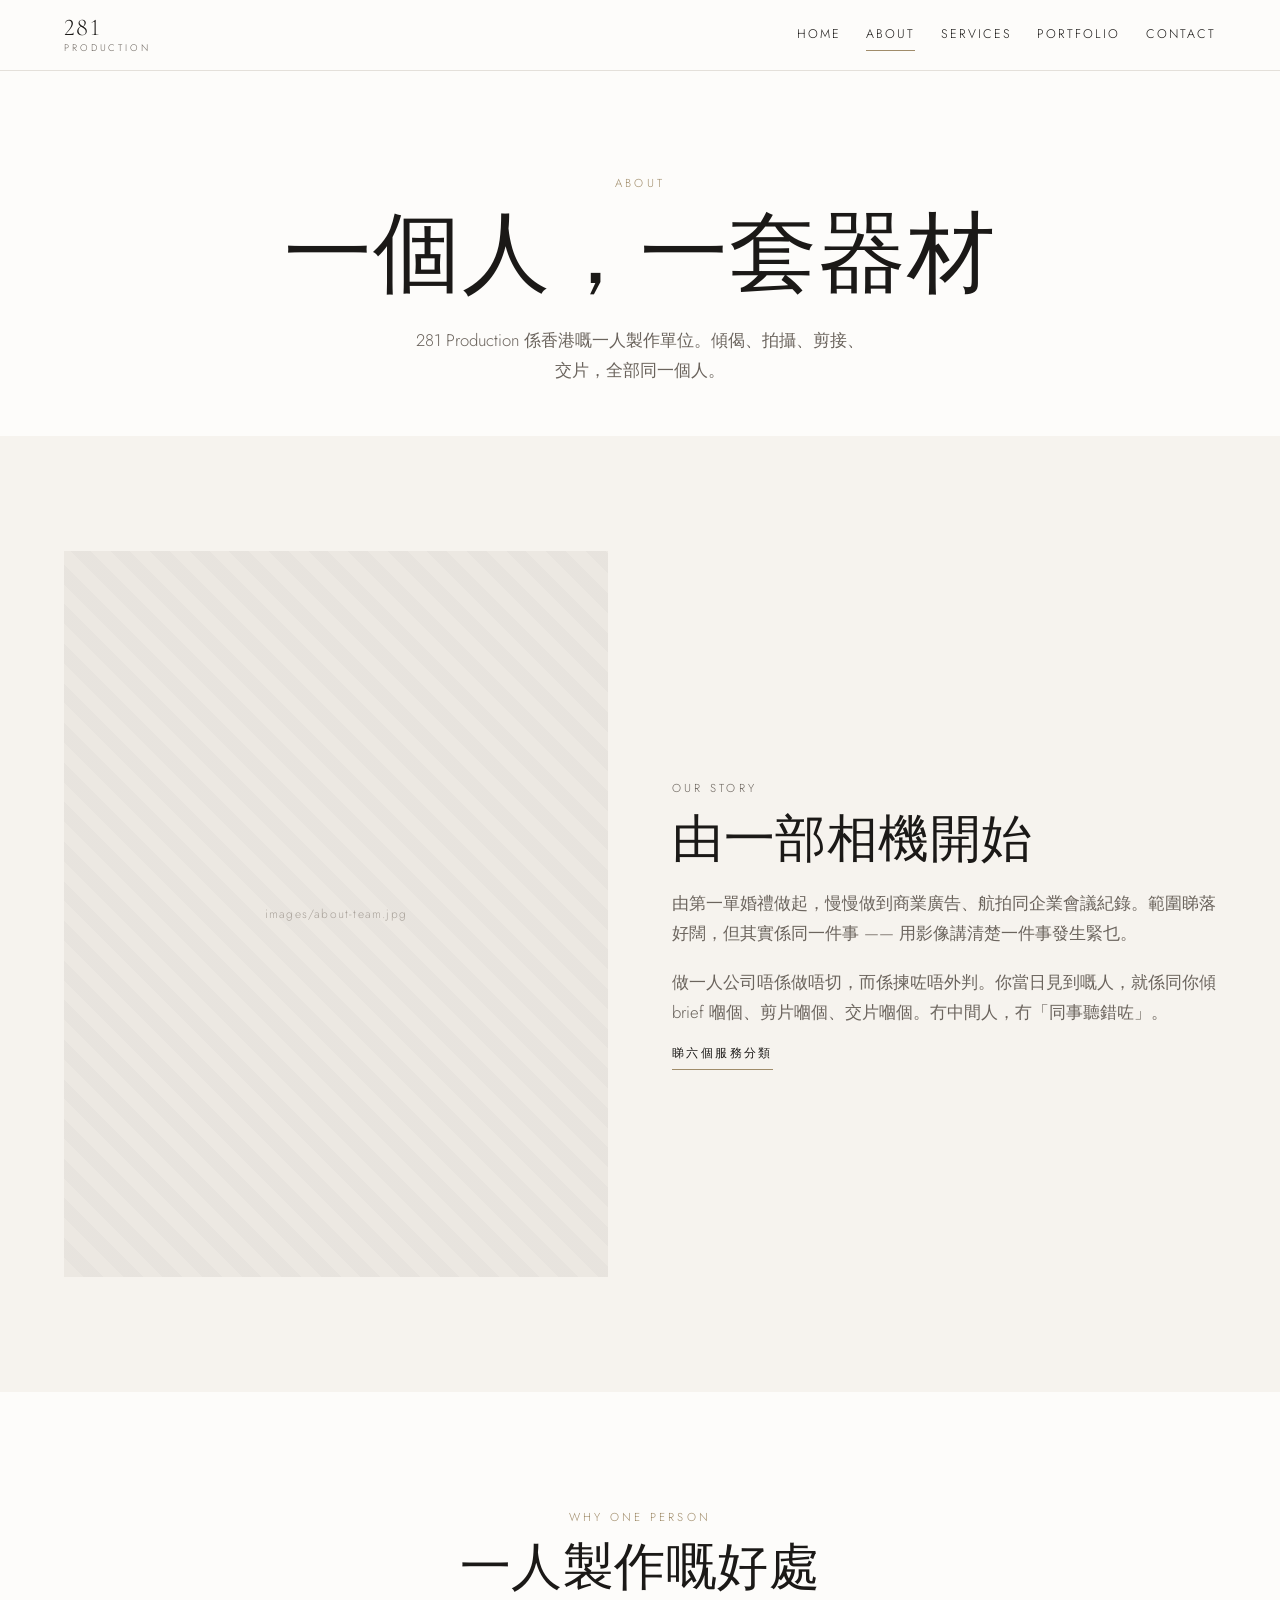
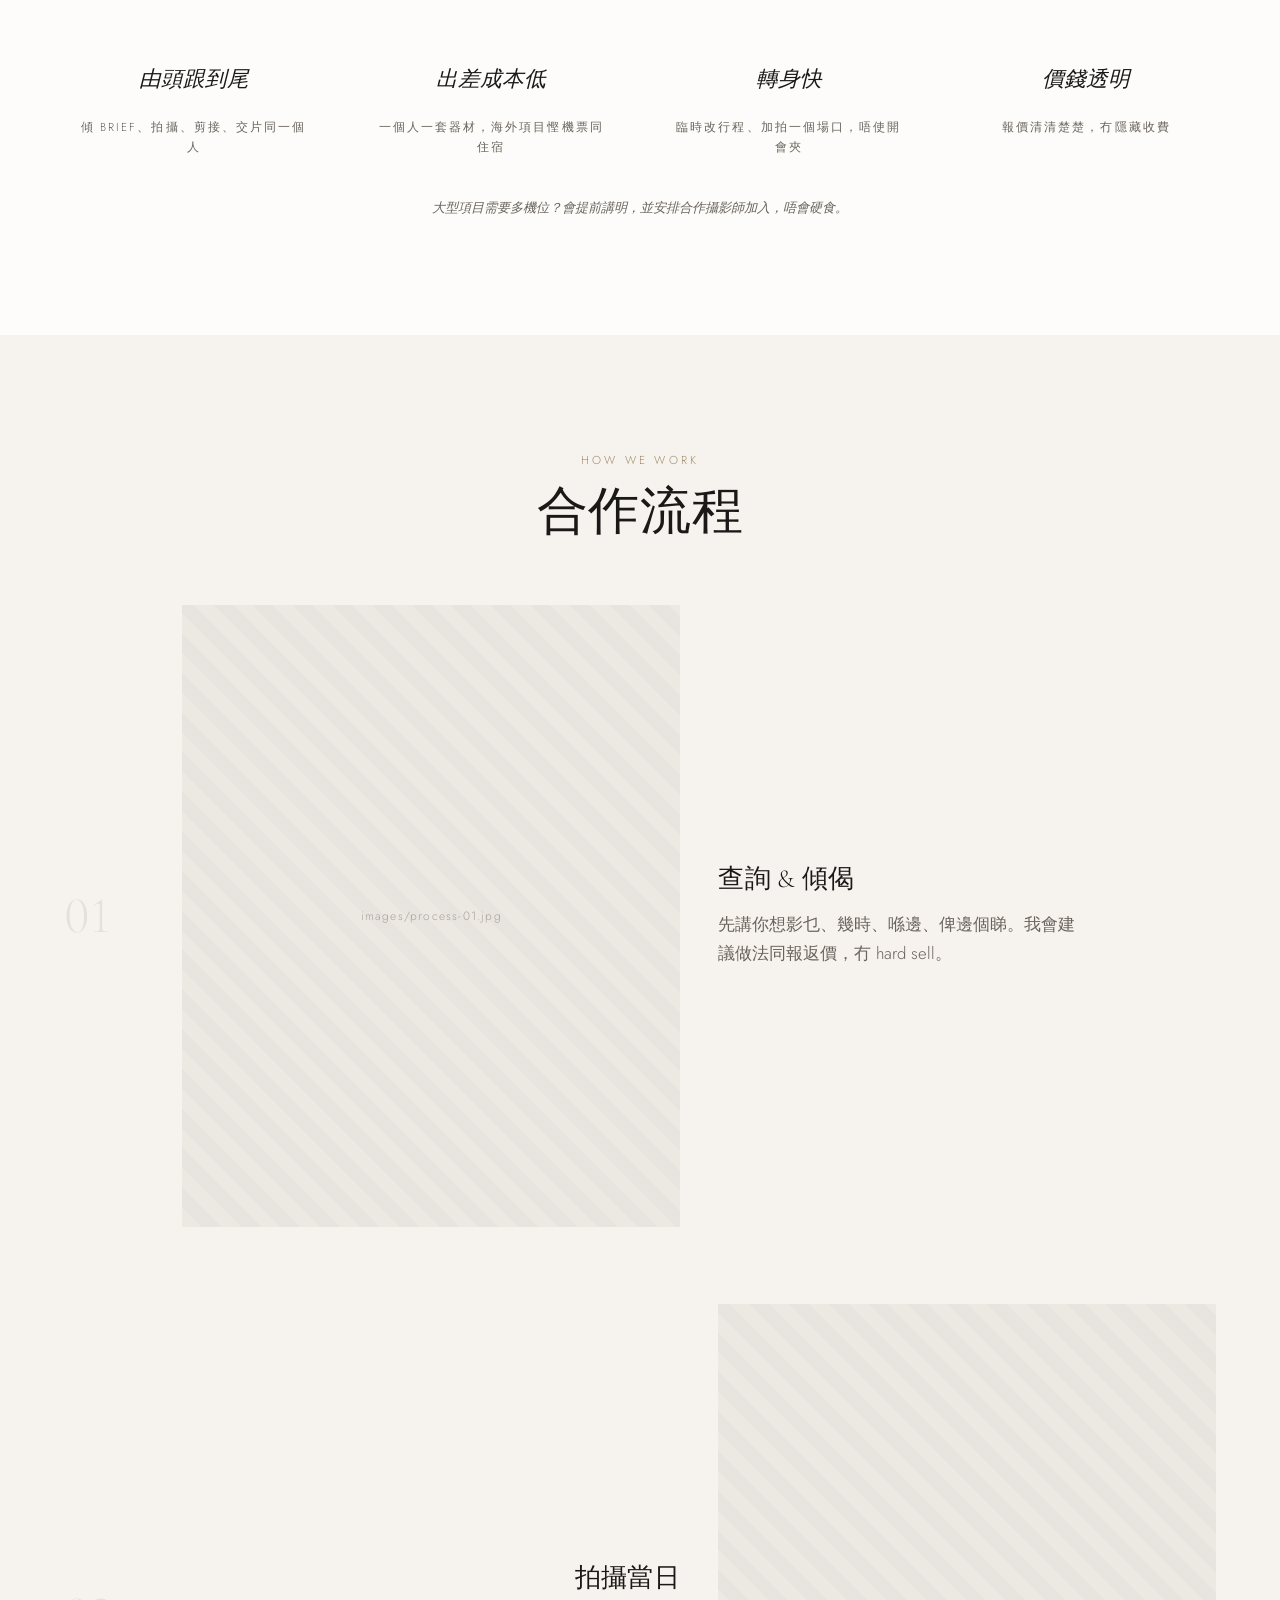
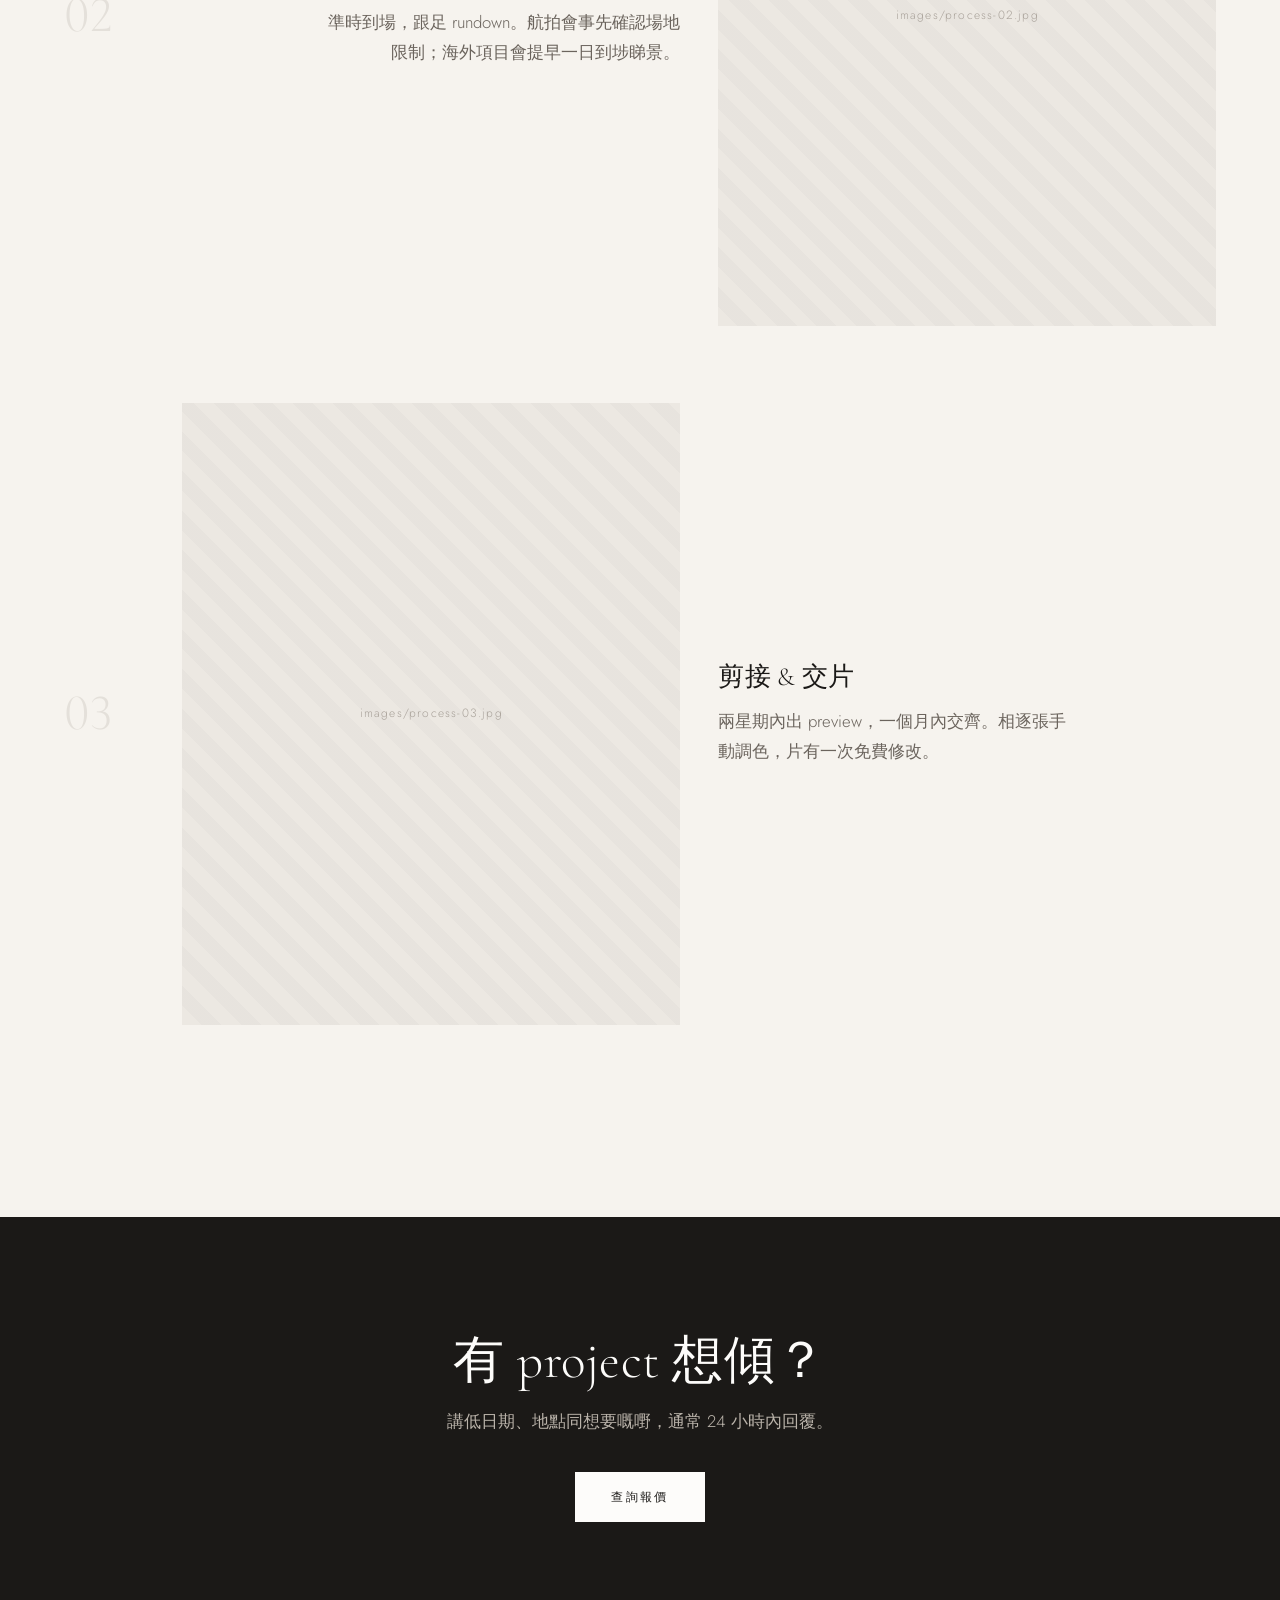
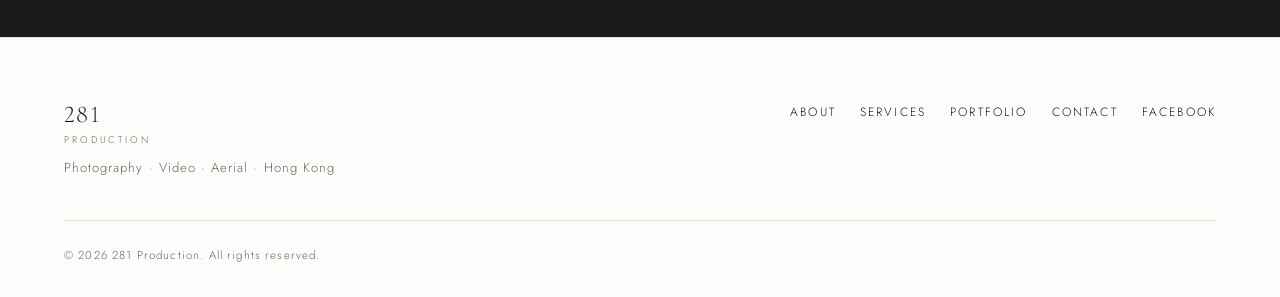
==== about.html @ 63a05c1c "website" ====
<!DOCTYPE html>
<html lang="zh-HK">
<head>
<meta charset="UTF-8">
<meta name="viewport" content="width=device-width, initial-scale=1">
<title>About — 281 Production</title>
<meta name="description" content="281 Production 係香港一人製作單位，由傾偈、拍攝、剪接到交片全程一個人負責。">
<link rel="preconnect" href="https://fonts.googleapis.com">
<link rel="preconnect" href="https://fonts.gstatic.com" crossorigin>
<link href="https://fonts.googleapis.com/css2?family=Cormorant+Garamond:ital,wght@0,300;0,400;0,500;1,300&family=Jost:wght@300;400;500&display=swap" rel="stylesheet">
<link rel="stylesheet" href="css/style.css">
</head>
<body>

<a class="skip" href="#main">Skip to content</a>

<header class="site-header">
  <div class="bar">
    <a class="logo" href="index.html">281<span>Production</span></a>
    <button class="nav-toggle" aria-expanded="false" aria-controls="nav" aria-label="Menu">
      <span></span><span></span><span></span>
    </button>
    <nav id="nav" class="nav">
      <a href="index.html">Home</a>
      <a href="about.html" aria-current="page">About</a>
      <a href="services.html">Services</a>
      <a href="portfolio.html">Portfolio</a>
      <a href="contact.html">Contact</a>
    </nav>
  </div>
</header>

<main id="main">

  <section class="page-head">
    <p class="eyebrow">About</p>
    <h1>一個人，一套器材</h1>
    <p class="lede">281 Production 係香港嘅一人製作單位。傾偈、拍攝、剪接、交片，全部同一個人。</p>
  </section>

  <section class="section tint">
    <div class="about-grid">
      <figure class="frame" style="--ar:3/4" data-label="images/about-team.jpg">
        <img src="images/about-team.jpg" alt="281 Production 攝影師" loading="lazy">
      </figure>
      <div>
        <p class="eyebrow">Our story</p>
        <h2>由一部相機開始</h2>
        <p>由第一單婚禮做起，慢慢做到商業廣告、航拍同企業會議紀錄。範圍睇落好闊，但其實係同一件事 —— 用影像講清楚一件事發生緊乜。</p>
        <p>做一人公司唔係做唔切，而係揀咗唔外判。你當日見到嘅人，就係同你傾 brief 嗰個、剪片嗰個、交片嗰個。冇中間人，冇「同事聽錯咗」。</p>
        <a class="link" href="services.html">睇六個服務分類</a>
      </div>
    </div>
  </section>

  <!-- 一人公司嘅賣點：規模細係優勢，唔好扮大公司 -->
  <section class="section">
    <header class="section-head">
      <p class="eyebrow">Why one person</p>
      <h2>一人製作嘅好處</h2>
    </header>
    <div class="quote-grid">
      <blockquote>
        <p>由頭跟到尾</p>
        <cite>傾 brief、拍攝、剪接、交片同一個人</cite>
      </blockquote>
      <blockquote>
        <p>出差成本低</p>
        <cite>一個人一套器材，海外項目慳機票同住宿</cite>
      </blockquote>
      <blockquote>
        <p>轉身快</p>
        <cite>臨時改行程、加拍一個場口，唔使開會夾</cite>
      </blockquote>
      <blockquote>
        <p>價錢透明</p>
        <cite>報價清清楚楚，冇隱藏收費</cite>
      </blockquote>
    </div>
    <!-- 誠實講返限制，客戶反而信 -->
    <p class="center note" style="margin-top:2.5rem">
      大型項目需要多機位？會提前講明，並安排合作攝影師加入，唔會硬食。
    </p>
  </section>

  <section class="section tint">
    <header class="section-head">
      <p class="eyebrow">How we work</p>
      <h2>合作流程</h2>
    </header>

    <article class="service">
      <span class="num">01</span>
      <figure class="frame" style="--ar:4/5" data-label="images/process-01.jpg">
        <img src="images/process-01.jpg" alt="查詢與傾偈" loading="lazy">
      </figure>
      <div class="service-copy">
        <h3>查詢 &amp; 傾偈</h3>
        <p>先講你想影乜、幾時、喺邊、俾邊個睇。我會建議做法同報返價，冇 hard sell。</p>
      </div>
    </article>

    <article class="service">
      <span class="num">02</span>
      <figure class="frame" style="--ar:4/5" data-label="images/process-02.jpg">
        <img src="images/process-02.jpg" alt="拍攝當日" loading="lazy">
      </figure>
      <div class="service-copy">
        <h3>拍攝當日</h3>
        <p>準時到場，跟足 rundown。航拍會事先確認場地限制；海外項目會提早一日到埗睇景。</p>
      </div>
    </article>

    <article class="service">
      <span class="num">03</span>
      <figure class="frame" style="--ar:4/5" data-label="images/process-03.jpg">
        <img src="images/process-03.jpg" alt="剪接與交片" loading="lazy">
      </figure>
      <div class="service-copy">
        <h3>剪接 &amp; 交片</h3>
        <p>兩星期內出 preview，一個月內交齊。相逐張手動調色，片有一次免費修改。</p>
      </div>
    </article>
  </section>

  <section class="cta">
    <h2>有 project 想傾？</h2>
    <p>講低日期、地點同想要嘅嘢，通常 24 小時內回覆。</p>
    <a class="btn" href="contact.html">查詢報價</a>
  </section>

</main>

<footer class="site-footer">
  <div class="foot-grid">
    <div>
      <a class="logo" href="index.html">281<span>Production</span></a>
      <p class="meta">Photography · Video · Aerial · Hong Kong</p>
    </div>
    <nav>
      <a href="about.html">About</a>
      <a href="services.html">Services</a>
      <a href="portfolio.html">Portfolio</a>
      <a href="contact.html">Contact</a>
      <a href="https://www.facebook.com/281Production" target="_blank" rel="noopener">Facebook</a>
    </nav>
  </div>
  <p class="copy">© <span data-year></span> 281 Production. All rights reserved.</p>
</footer>

<script src="js/main.js"></script>
</body>
</html>
---- css/style.css ----
/* 281 Production — 全站樣式 */

:root {
  --ink: #1b1917;
  --ink-soft: #6b645d;
  --line: #e4e0da;
  --bg: #fdfcfa;
  --sand: #a08c6a;
  --ph: #ece8e2;          /* 圖片未放上去時嘅底色 */
  --serif: "Cormorant Garamond", Georgia, "Songti TC", serif;
  --sans: "Jost", -apple-system, "Helvetica Neue", "PingFang HK", sans-serif;
  --pad: clamp(1.25rem, 5vw, 5rem);
  --gap: clamp(1rem, 3vw, 2.5rem);
}

*, *::before, *::after { box-sizing: border-box; }
* { margin: 0; }

html { scroll-behavior: smooth; scroll-padding-top: 5rem; }

body {
  background: var(--bg);
  color: var(--ink);
  font: 300 clamp(0.95rem, 0.9rem + 0.2vw, 1.05rem)/1.75 var(--sans);
  -webkit-font-smoothing: antialiased;
}

img { display: block; width: 100%; height: 100%; object-fit: cover; }
a { color: inherit; }

h1, h2, h3 { font-family: var(--serif); font-weight: 300; line-height: 1.15; letter-spacing: .01em; }
/* Cormorant 預設用舊體數字，「281」會變「28i」。凡有數字嘅地方逼返等高數字。 */
.logo, .stat strong, .num, .svc-num, .copy { font-variant-numeric: lining-nums; }
h1 { font-size: clamp(2.75rem, 7vw, 5.5rem); }
h2 { font-size: clamp(2rem, 4vw, 3.25rem); }
h3 { font-size: clamp(1.25rem, 2vw, 1.6rem); }
em { font-style: italic; color: var(--sand); }

.eyebrow {
  font-size: .72rem; letter-spacing: .28em; text-transform: uppercase;
  color: var(--sand); margin-bottom: .75rem;
}
.meta { font-size: .82rem; letter-spacing: .08em; color: var(--ink-soft); }
.center { text-align: center; }

.skip {
  position: absolute; left: -9999px; top: 0; z-index: 100;
  background: var(--ink); color: #fff; padding: .75rem 1.25rem;
}
.skip:focus { left: 0; }

:focus-visible { outline: 2px solid var(--sand); outline-offset: 3px; }

/* ---------- 圖片框：未有圖時顯示檔名 placeholder ---------- */
.frame {
  position: relative; overflow: hidden; background: var(--ph);
  aspect-ratio: var(--ar, 3/2);
}
.frame::after {
  content: attr(data-label);
  position: absolute; inset: 0; display: grid; place-content: center;
  font-size: .75rem; letter-spacing: .1em; color: #a9a29a;
  background: repeating-linear-gradient(45deg, transparent 0 14px, rgba(0,0,0,.02) 14px 28px);
  opacity: 0; pointer-events: none; z-index: 2;
}
.frame:has(img.missing)::after { opacity: 1; }
.frame img.missing { opacity: 0; }
.frame img { transition: transform .8s cubic-bezier(.2,.7,.2,1); }

/* ---------- Header ---------- */
.site-header {
  position: sticky; top: 0; z-index: 50;
  background: var(--bg); border-bottom: 1px solid var(--line);
  transition: background .4s, border-color .4s, color .4s;
}
/* 首頁 header 浮喺 hero 上面，捲過 hero 先變實色（.nav-solid 由 JS 加） */
.home .site-header {
  position: fixed; inset: 0 0 auto;
  background: transparent; border-color: transparent; color: #fff;
}
.home .logo span { color: rgba(255,255,255,.72); }
.home .nav-toggle span { background: #fff; }
.home.nav-solid .site-header { background: var(--bg); border-color: var(--line); color: var(--ink); }
.home.nav-solid .logo span { color: var(--ink-soft); }
.home.nav-solid .nav-toggle span { background: var(--ink); }
.bar {
  display: flex; align-items: center; justify-content: space-between;
  gap: 1rem; padding: 1rem var(--pad);
}
.logo {
  font-family: var(--serif); font-size: 1.5rem; letter-spacing: .06em;
  text-decoration: none; line-height: 1;
}
.logo span {
  display: block; font-family: var(--sans); font-size: .6rem;
  letter-spacing: .3em; text-transform: uppercase; color: var(--ink-soft);
  margin-top: .25rem;
}
.nav { display: flex; gap: clamp(1rem, 2vw, 2rem); }
.nav a {
  text-decoration: none; font-size: .78rem; letter-spacing: .16em;
  text-transform: uppercase; padding: .35rem 0; position: relative;
}
.nav a::after {
  content: ""; position: absolute; left: 0; right: 100%; bottom: 0;
  height: 1px; background: var(--sand); transition: right .3s;
}
.nav a:hover::after, .nav a[aria-current]::after { right: 0; }

.nav-toggle {
  display: none; background: none; border: 0; cursor: pointer;
  width: 2rem; height: 1.5rem; padding: 0; position: relative;
}
.nav-toggle span {
  position: absolute; left: 0; width: 100%; height: 1px; background: var(--ink);
  transition: transform .3s, opacity .2s;
}
.nav-toggle span:nth-child(1) { top: 2px; }
.nav-toggle span:nth-child(2) { top: 50%; }
.nav-toggle span:nth-child(3) { bottom: 2px; }
.nav-toggle[aria-expanded="true"] span:nth-child(1) { top: 50%; transform: rotate(45deg); }
.nav-toggle[aria-expanded="true"] span:nth-child(2) { opacity: 0; }
.nav-toggle[aria-expanded="true"] span:nth-child(3) { bottom: auto; top: 50%; transform: rotate(-45deg); }

@media (max-width: 860px) {
  .nav-toggle { display: block; }
  .nav {
    position: fixed; inset: 4.5rem 0 auto; background: var(--bg);
    flex-direction: column; gap: 0; padding: 1rem var(--pad) 2rem;
    border-bottom: 1px solid var(--line);
    transform: translateY(-120%); transition: transform .35s cubic-bezier(.2,.7,.2,1);
  }
  .nav.open { transform: none; }
  .nav a { padding: .85rem 0; border-bottom: 1px solid var(--line); }
}

/* ---------- Hero：sticky 圖 + 內容捲上嚟蓋住，純 CSS 視差 ---------- */
.hero { position: relative; height: 118svh; }
.hero-media {
  position: sticky; top: 0; height: 100svh; overflow: hidden;
  display: grid; align-items: end;
}
.hero-frame { --ar: auto; position: absolute; inset: 0; height: 100%; }
.hero-frame img { animation: slow-zoom 14s ease-out forwards; }
.hero-frame::before {
  content: ""; position: absolute; inset: 0; z-index: 1;
  background: linear-gradient(to top, rgba(0,0,0,.6), rgba(0,0,0,.15) 45%, rgba(0,0,0,.3));
}
.hero-inner {
  position: relative; z-index: 2; padding: var(--pad);
  padding-bottom: clamp(4rem, 10vh, 8rem); color: #fff; max-width: 52rem;
}
.hero-inner .eyebrow { color: #e8dcc4; }
.hero-inner em { color: #e8dcc4; }
.hero h1 { font-size: clamp(3rem, 9vw, 7.5rem); letter-spacing: -.01em; }
.hero-actions { display: flex; flex-wrap: wrap; gap: 1rem; }
.hero-cue {
  position: absolute; z-index: 2; right: var(--pad); bottom: clamp(4rem, 10vh, 8rem);
  color: #fff; font-size: .7rem; letter-spacing: .3em; text-transform: uppercase;
  writing-mode: vertical-rl; opacity: .75;
}
.hero-cue::after {
  content: ""; display: block; width: 1px; height: 3rem; margin: .75rem auto 0;
  background: linear-gradient(#fff, transparent);
}
@media (max-width: 700px) { .hero-cue { display: none; } }

/* 內容區蓋過 sticky hero */
.over { position: relative; z-index: 3; background: var(--bg); }

.lede { font-size: 1.05rem; margin: 1.25rem 0 2rem; max-width: 38ch; }

/* 開場：整行由下面升上嚟 */
.line { display: block; overflow: hidden; }
.line > span { display: block; animation: rise .95s cubic-bezier(.22,1,.36,1) var(--d, 0ms) both; }
.rise { animation: fade-up .8s cubic-bezier(.22,1,.36,1) var(--d, 0ms) both; }
@keyframes rise { from { transform: translateY(110%); } }
@keyframes fade-up { from { opacity: 0; transform: translateY(1.25rem); } }
@keyframes slow-zoom { from { transform: scale(1.08); } to { transform: scale(1); } }

/* ---------- 跑馬燈 ---------- */
.marquee {
  overflow: hidden; border-block: 1px solid var(--line);
  padding: 1.1rem 0; background: var(--bg);
}
.marquee-track {
  display: flex; align-items: center; gap: 2.5rem; width: max-content;
  animation: marquee 32s linear infinite;
}
.marquee-track span {
  font-family: var(--serif); font-size: clamp(1.4rem, 2.6vw, 2.2rem); white-space: nowrap;
}
.marquee-track i { color: var(--sand); font-style: normal; font-size: .6rem; }
@keyframes marquee { to { transform: translateX(-50%); } }

/* ---------- Buttons / links ---------- */
.btn {
  display: inline-block; padding: .9rem 2.25rem; background: var(--ink); color: #fff;
  text-decoration: none; font-size: .75rem; letter-spacing: .2em; text-transform: uppercase;
  transition: background .3s;
}
.btn:hover { background: var(--sand); }
.btn.ghost { background: none; color: var(--ink); border: 1px solid var(--line); }
.btn.ghost:hover { background: var(--ink); color: #fff; border-color: var(--ink); }
.btn.ghost.light { color: #fff; border-color: rgba(255,255,255,.45); }
.btn.ghost.light:hover { background: #fff; color: var(--ink); border-color: #fff; }

.link {
  display: inline-block; margin-top: 1rem; text-decoration: none;
  font-size: .75rem; letter-spacing: .2em; text-transform: uppercase;
  border-bottom: 1px solid var(--sand); padding-bottom: .3rem;
}
.link:hover { color: var(--sand); }

/* ---------- Sections ---------- */
.section { padding: clamp(4rem, 9vw, 8rem) var(--pad); }
.section-head { text-align: center; margin-bottom: clamp(2.5rem, 5vw, 4.5rem); }
.section-head .lede { margin: 1.25rem auto 0; max-width: 46ch; color: var(--ink-soft); }

/* Services */
.service {
  display: grid; grid-template-columns: 5rem 1fr 1fr; gap: var(--gap);
  align-items: center; max-width: 76rem; margin: 0 auto clamp(3rem, 6vw, 6rem);
}
/* 單數/雙數對調左右，做出交錯排版。用 nth-of-type 唔計 section-head。 */
.service:nth-of-type(even) .service-copy { order: -1; text-align: right; }
.service:nth-of-type(even) .num { order: -2; }
.num {
  font-family: var(--serif); font-size: clamp(2rem, 4vw, 3.5rem);
  color: var(--line); line-height: 1;
}
.service-copy h2 { font-size: clamp(1.5rem, 2.6vw, 2.1rem); }
.service-copy p { margin-top: 1rem; color: var(--ink-soft); max-width: 36ch; }

/* 每項服務下面嘅細項清單 */
.tags { list-style: none; padding: 0; margin: 1.25rem 0 0; max-width: 36ch; }
.tags li {
  font-size: .85rem; color: var(--ink-soft);
  padding: .4rem 0; border-bottom: 1px solid var(--line);
}
.service:nth-of-type(even) .tags { margin-left: auto; }
.service:nth-of-type(even) .tags li { text-align: right; }
.note { font-size: .82rem; color: var(--ink-soft); font-style: italic; }
.service:nth-of-type(even) .service-copy p { margin-left: auto; }
@media (max-width: 820px) {
  .service { grid-template-columns: 1fr; gap: 1.5rem; }
  .service:nth-of-type(even) .service-copy { order: 0; text-align: left; }
  .service:nth-of-type(even) .num { order: 0; }
  .service:nth-of-type(even) .service-copy p { margin-left: 0; }
}

/* 間隔用嘅淺色底 */
.tint { background: #f6f3ee; }

/* About */
.about-grid {
  display: grid; grid-template-columns: 1fr 1fr; gap: clamp(2rem, 5vw, 5rem);
  align-items: center; max-width: 72rem; margin: 0 auto;
}
.about-grid p { margin-top: 1.25rem; color: var(--ink-soft); }
@media (max-width: 820px) { .about-grid { grid-template-columns: 1fr; } }

/* Grid of work */
.grid {
  display: grid; gap: var(--gap);
  grid-template-columns: repeat(auto-fill, minmax(min(100%, 24rem), 1fr));
  max-width: 84rem; margin: 0 auto;
}
.card { text-decoration: none; display: block; }
/* 兩種 card（服務卡 = 圖+meta+標題+描述，作品卡 = 圖+標題+meta）共用同一組間距 */
.card > * + * { margin-top: .4rem; }
.card > .frame + * { margin-top: 1rem; }
.card h3 { font-size: 1.15rem; }
.card .desc { font-size: .88rem; color: var(--ink-soft); }
.card:hover .frame img { transform: scale(1.05); }

/* ---------- 首頁 Services：左 sticky 預覽 + 右分類列表 ---------- */
.svc {
  display: grid; grid-template-columns: 1fr 1.15fr; gap: clamp(2rem, 6vw, 6rem);
  align-items: start; max-width: 84rem; margin-inline: auto;
}
.svc-head { position: sticky; top: 7rem; }
.svc-intro { margin-top: 1rem; color: var(--ink-soft); max-width: 28ch; }
.svc-preview { position: relative; aspect-ratio: 4/5; max-width: 22rem; margin-top: 2.5rem; }
.svc-preview .frame { position: absolute; inset: 0; opacity: 0; transition: opacity .5s; }
.svc-preview .frame.is-active { opacity: 1; }

.svc-list { list-style: none; margin: 0; padding: 0; border-top: 1px solid var(--line); }
.svc-list li { border-bottom: 1px solid var(--line); }
.svc-list a {
  display: grid; grid-template-columns: 3.5rem 1fr auto; gap: 1.25rem; align-items: center;
  padding: clamp(1.4rem, 3vw, 2.25rem) 0; text-decoration: none;
  transition: padding-left .4s cubic-bezier(.22,1,.36,1);
}
.svc-list a:hover, .svc-list a:focus-visible { padding-left: 1rem; }
.svc-num { font-family: var(--serif); font-size: 1.5rem; color: var(--line); transition: color .3s; }
.svc-list a:hover .svc-num { color: var(--sand); }
.svc-title { display: block; font-family: var(--serif); font-size: clamp(1.3rem, 2.4vw, 2rem); }
.svc-tags { display: block; margin-top: .4rem; font-size: .8rem; color: var(--ink-soft); }
.svc-arrow { font-size: 1.25rem; color: var(--line); transition: transform .35s, color .3s; }
.svc-list a:hover .svc-arrow { color: var(--ink); transform: translateX(.4rem); }
@media (max-width: 900px) {
  .svc { grid-template-columns: 1fr; }
  .svc-head { position: static; }
  .svc-preview { display: none; }
  .svc-list a { grid-template-columns: 2.5rem 1fr auto; }
}

/* ---------- 數字帶 ---------- */
.stats {
  display: grid; grid-template-columns: repeat(auto-fit, minmax(min(100%, 11rem), 1fr));
  gap: 2rem var(--gap); background: var(--ink); color: #fdfcfa;
  padding: clamp(3rem, 6vw, 5rem) var(--pad);
}
.stat { text-align: center; }
.stat strong {
  display: block; font-family: var(--serif); font-weight: 300;
  font-size: clamp(2.5rem, 5vw, 4rem); line-height: 1;
}
.stat sup { font-size: .45em; color: var(--sand); }
.stat span {
  display: block; margin-top: .6rem; font-size: .7rem;
  letter-spacing: .2em; text-transform: uppercase; color: #b9b2a9;
}

/* ---------- 非對稱作品排版 ---------- */
.work-grid {
  display: grid; grid-template-columns: repeat(12, 1fr); gap: var(--gap);
  max-width: 84rem; margin-inline: auto;
}
.work-item { grid-column: var(--col); margin-top: var(--shift, 0); text-decoration: none; }
.work-item .frame { aspect-ratio: var(--ar, 3/4); }
.work-cap { margin-top: 1rem; }
.work-cap h3 { font-size: 1.2rem; }
.work-cap .meta { margin-top: .25rem; }
.work-item:hover .frame img { transform: scale(1.05); }
@media (max-width: 820px) {
  .work-grid { grid-template-columns: 1fr; }
  .work-item { grid-column: 1 / -1; margin-top: 0; }
}

.section-head.split {
  display: flex; flex-wrap: wrap; justify-content: space-between; align-items: flex-end;
  gap: 1rem; text-align: left; max-width: 84rem; margin-inline: auto;
}
.section-head.split .link { margin-top: 0; }

/* Testimonials（亦用嚟做賣點 tile） */
.quote-grid {
  display: grid; gap: var(--gap); max-width: 76rem; margin: 0 auto;
  grid-template-columns: repeat(auto-fit, minmax(min(100%, 14rem), 1fr));
}
blockquote { text-align: center; padding: 0 1rem; }
blockquote p {
  font-family: var(--serif); font-size: 1.35rem; font-style: italic; line-height: 1.6;
}
blockquote cite {
  display: block; margin-top: 1.25rem; font-style: normal;
  font-size: .72rem; letter-spacing: .18em; text-transform: uppercase; color: var(--ink-soft);
}

/* CTA */
.cta {
  text-align: center; padding: clamp(4rem, 9vw, 8rem) var(--pad);
  background: var(--ink); color: #fdfcfa;
}
.cta p { margin: 1rem auto 2.25rem; color: #b9b2a9; max-width: 40ch; }
.cta.big h2 { font-size: clamp(2.75rem, 8vw, 6rem); line-height: 1.05; }
.cta.big .eyebrow { margin-bottom: 1.5rem; }
.cta .btn { background: #fdfcfa; color: var(--ink); }
.cta .btn:hover { background: var(--sand); color: #fff; }

/* ---------- Page header (內頁) ---------- */
.page-head { padding: clamp(3.5rem, 8vw, 6.5rem) var(--pad) clamp(2rem, 4vw, 3.5rem); text-align: center; }
.page-head p.lede { margin: 1.25rem auto 0; max-width: 46ch; color: var(--ink-soft); }

/* ---------- Portfolio filter ---------- */
.filters {
  display: flex; flex-wrap: wrap; justify-content: center; gap: .5rem 1.75rem;
  padding: 0 var(--pad) clamp(2rem, 4vw, 3rem);
}
.filters button {
  background: none; border: 0; cursor: pointer; color: var(--ink-soft);
  font: inherit; font-size: .75rem; letter-spacing: .2em; text-transform: uppercase;
  padding: .4rem 0; border-bottom: 1px solid transparent;
}
.filters button[aria-pressed="true"] { color: var(--ink); border-color: var(--sand); }
.card[hidden] { display: none; }
/* services.html 用 <a> 做分類目錄，同 filter 掣一個樣 */
.filters a {
  text-decoration: none; color: var(--ink-soft);
  font-size: .75rem; letter-spacing: .2em; text-transform: uppercase;
  padding: .4rem 0; border-bottom: 1px solid transparent;
}
.filters a:hover { color: var(--ink); border-color: var(--sand); }

/* ---------- Contact ---------- */
.contact-grid {
  display: grid; grid-template-columns: 1fr 1fr; gap: clamp(2rem, 6vw, 5rem);
  max-width: 72rem; margin: 0 auto;
}
@media (max-width: 820px) { .contact-grid { grid-template-columns: 1fr; } }
.info dt { font-size: .72rem; letter-spacing: .2em; text-transform: uppercase; color: var(--sand); }
.info dd { margin: .35rem 0 1.75rem; font-size: 1.05rem; }
.info a { text-decoration: none; border-bottom: 1px solid var(--line); }
.info a:hover { border-color: var(--sand); }

form label { display: block; margin-bottom: 1.25rem; }
form span {
  display: block; font-size: .72rem; letter-spacing: .18em;
  text-transform: uppercase; color: var(--ink-soft); margin-bottom: .5rem;
}
form input, form select, form textarea {
  width: 100%; padding: .75rem .9rem; font: inherit; color: var(--ink);
  background: #fff; border: 1px solid var(--line); border-radius: 0;
}
form textarea { min-height: 9rem; resize: vertical; }
form input:focus, form select:focus, form textarea:focus { border-color: var(--sand); outline: none; }
form button[type="submit"] { border: 0; cursor: pointer; font: inherit; }

/* ---------- Footer ---------- */
.site-footer { border-top: 1px solid var(--line); padding: clamp(2.5rem, 5vw, 4rem) var(--pad) 2rem; }
.foot-grid {
  display: flex; flex-wrap: wrap; gap: 2rem; justify-content: space-between;
  align-items: flex-start; max-width: 84rem; margin: 0 auto;
}
.foot-grid nav { display: flex; flex-wrap: wrap; gap: 1.5rem; }
.foot-grid nav a {
  text-decoration: none; font-size: .75rem; letter-spacing: .18em; text-transform: uppercase;
}
.foot-grid nav a:hover { color: var(--sand); }
.foot-grid .meta { margin-top: .75rem; }
.copy {
  max-width: 84rem; margin: 2.5rem auto 0; padding-top: 1.5rem;
  border-top: 1px solid var(--line); font-size: .72rem; letter-spacing: .1em; color: var(--ink-soft);
}

/* ---------- 進場動畫 ---------- */
.reveal {
  opacity: 0; transform: translateY(1.75rem);
  transition: opacity .9s cubic-bezier(.22,1,.36,1), transform .9s cubic-bezier(.22,1,.36,1);
  transition-delay: calc(var(--i, 0) * 70ms);
}
.reveal.in { opacity: 1; transform: none; }
@media (prefers-reduced-motion: reduce) {
  * { animation: none !important; transition: none !important; }
  .reveal { opacity: 1; transform: none; }
  html { scroll-behavior: auto; }
}
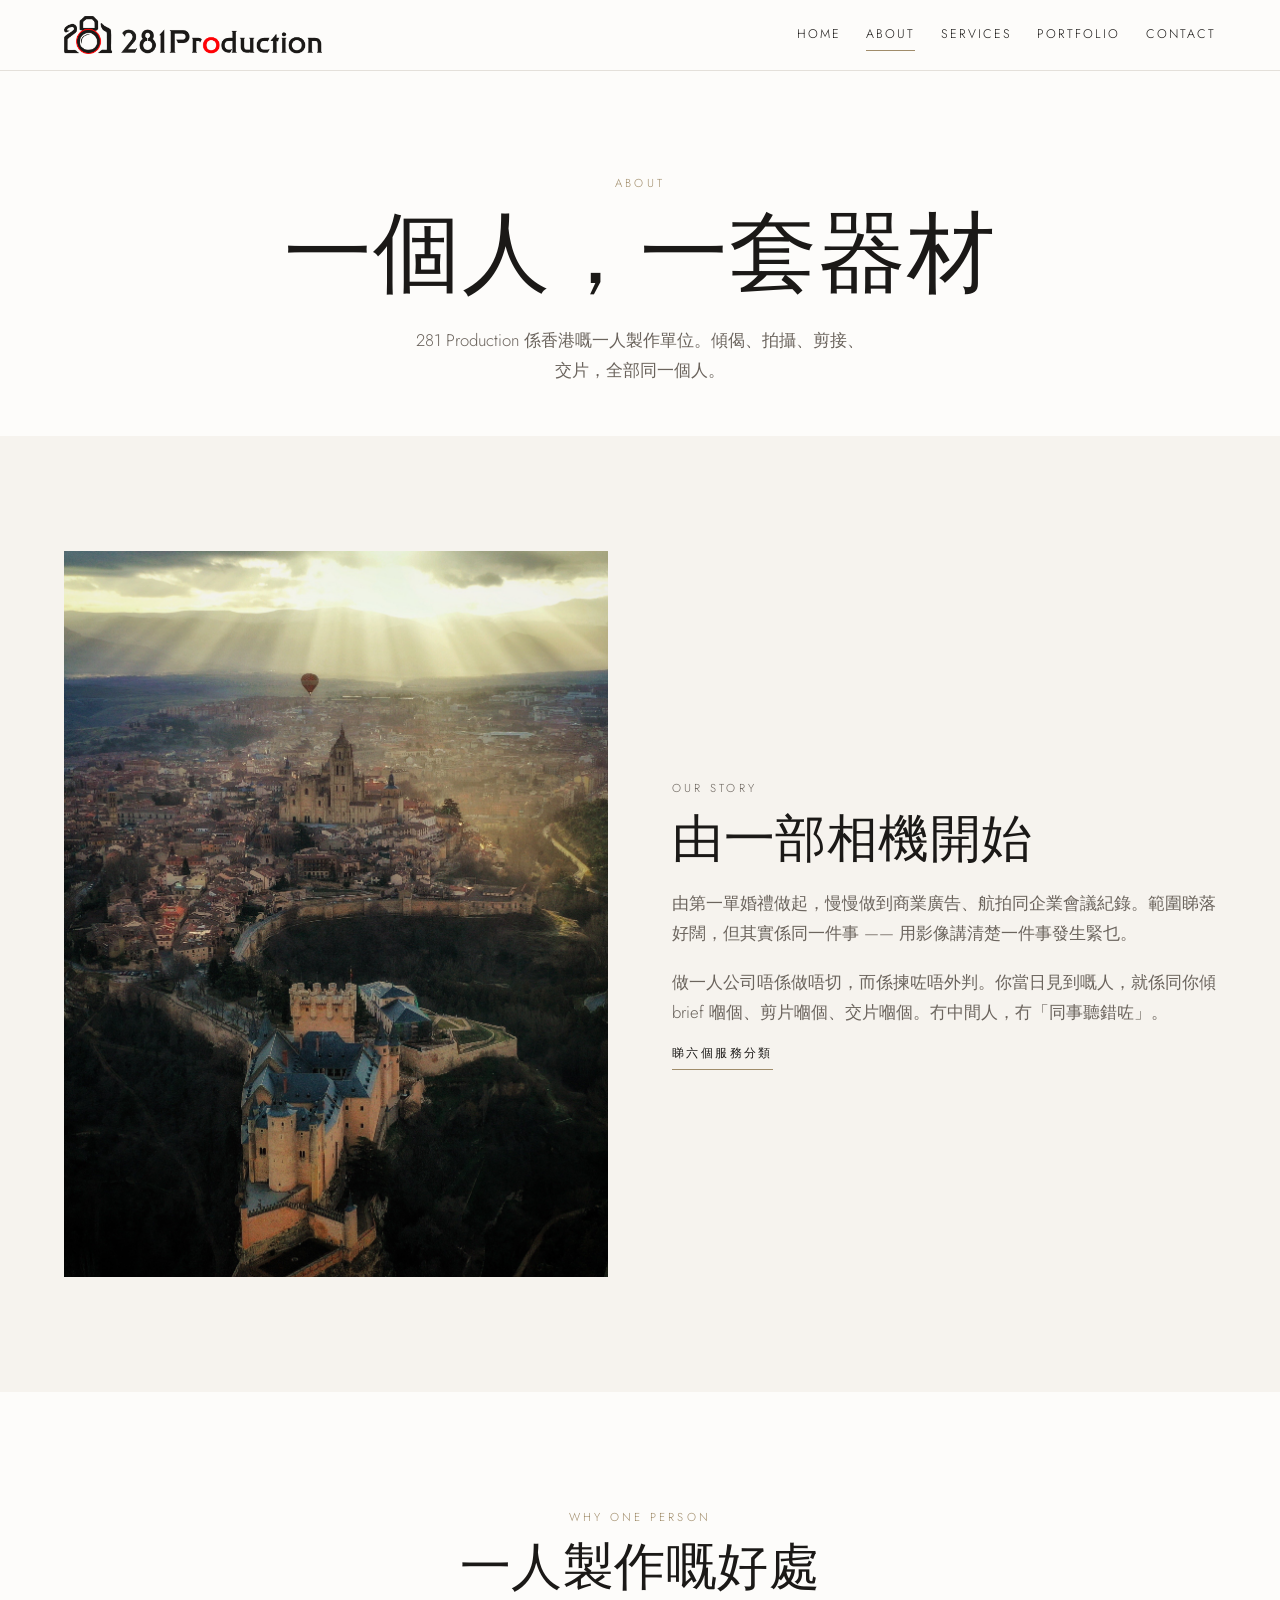
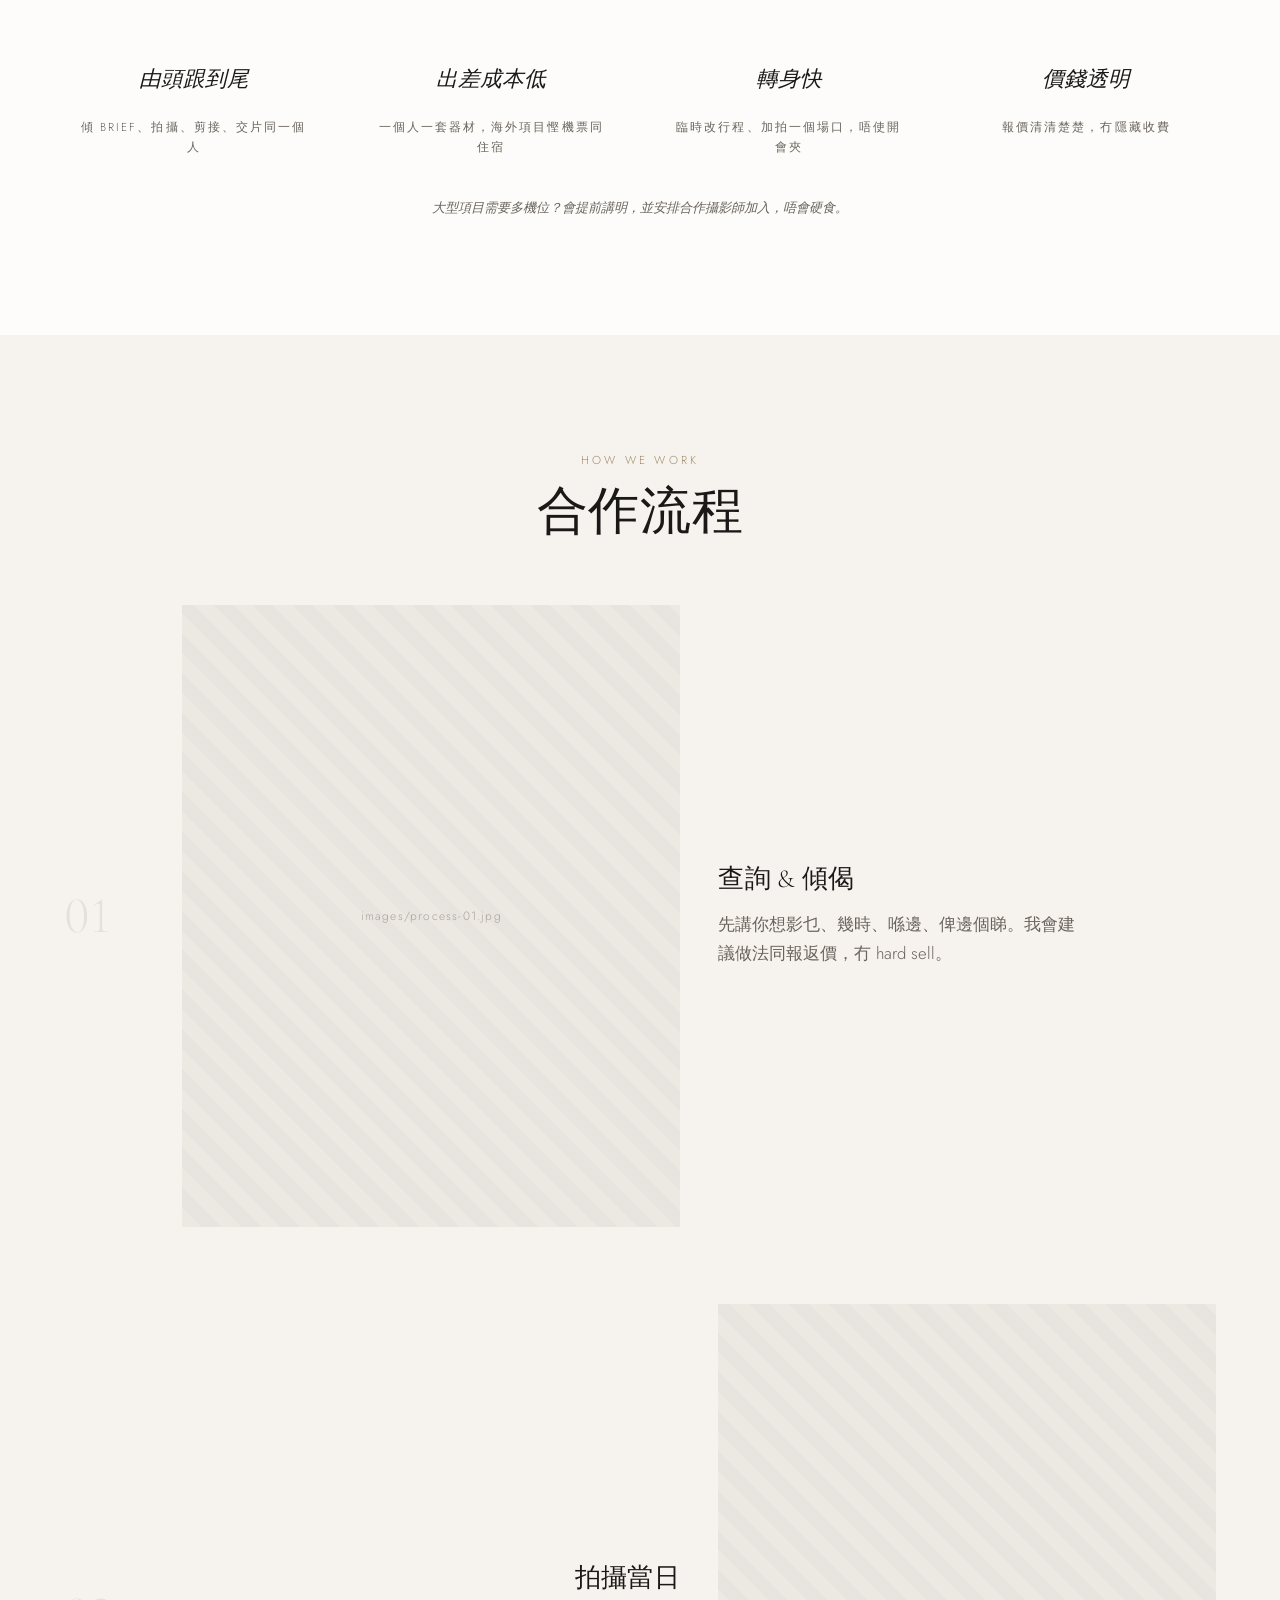
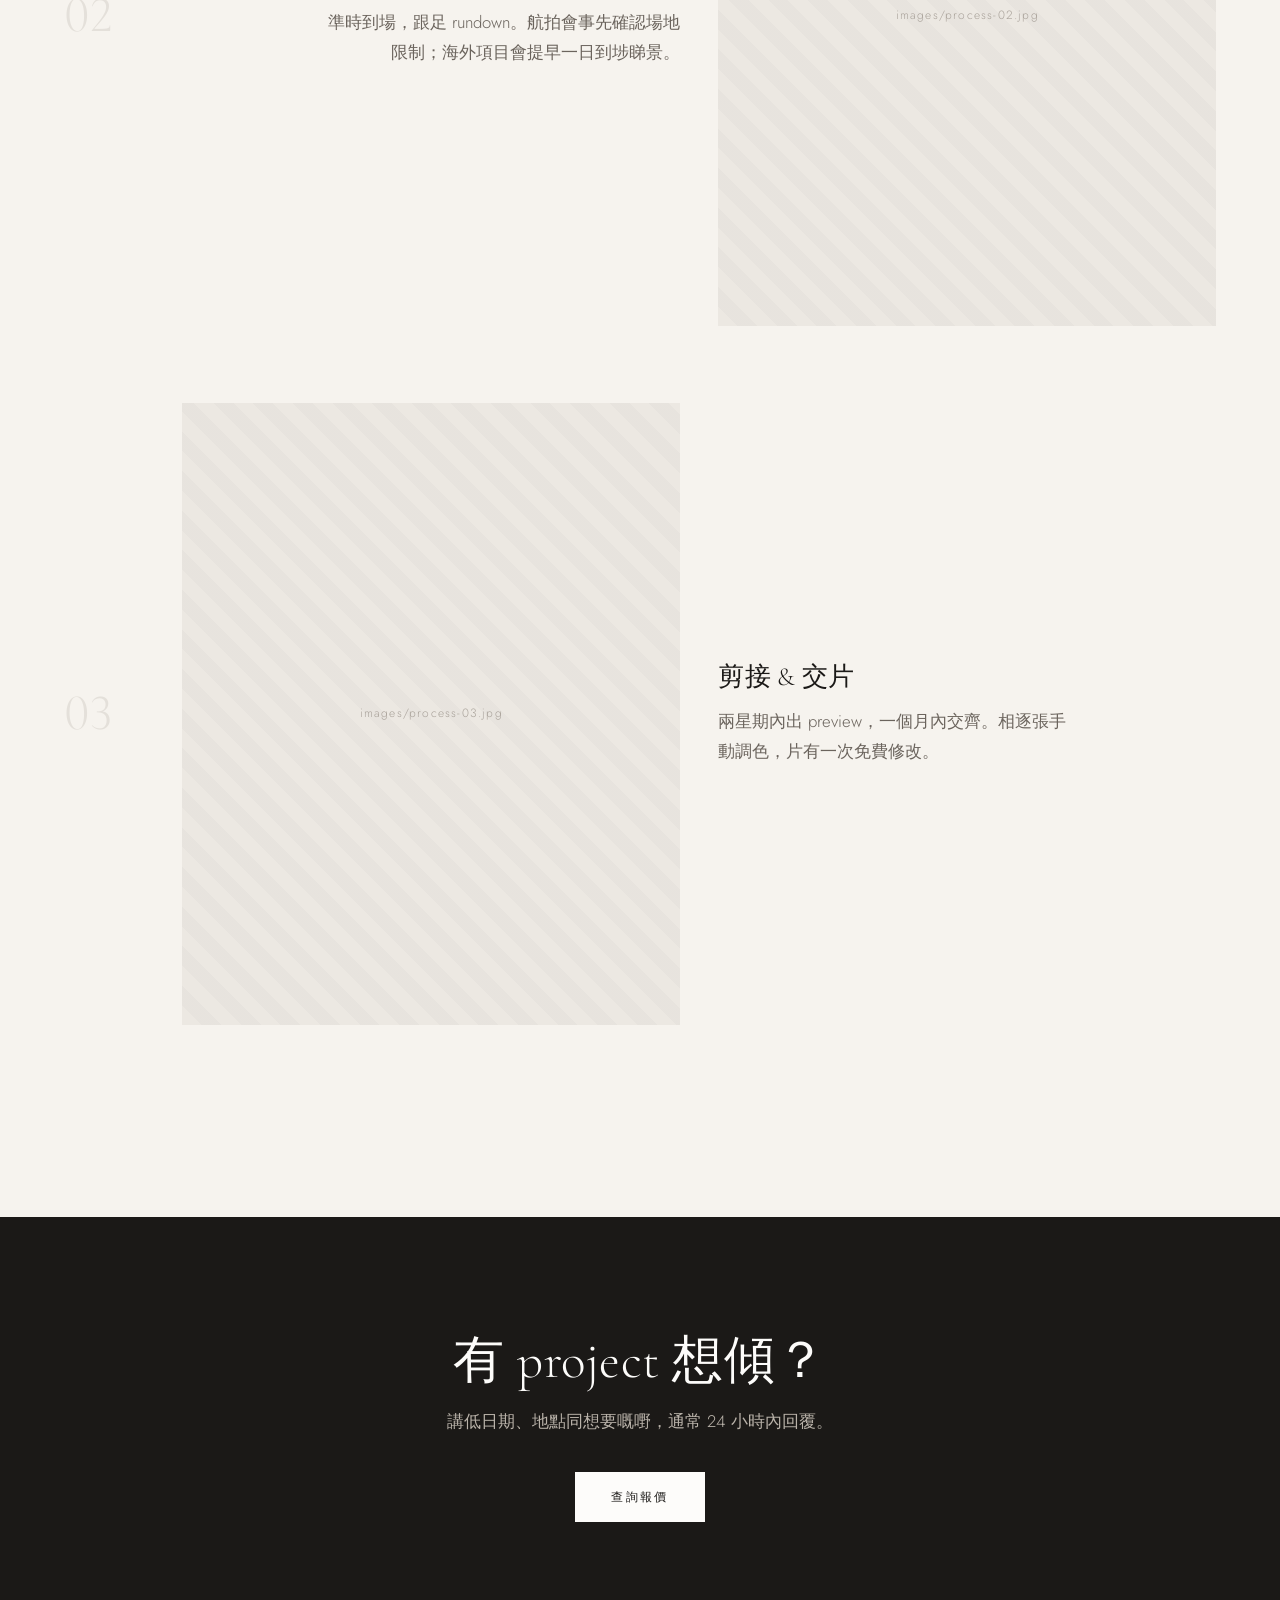
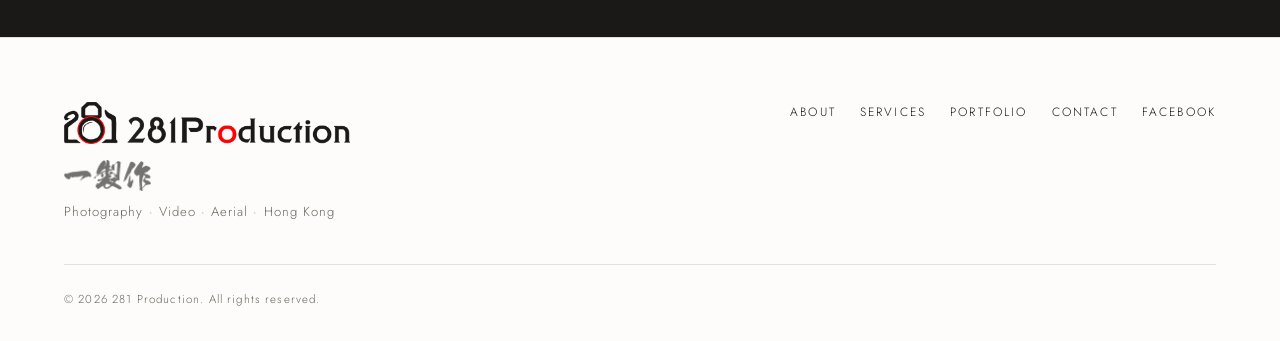
==== commit e709a865: "add photo" ====
--- a/about.html
+++ b/about.html
@@ -8,6 +8,8 @@
 <link rel="preconnect" href="https://fonts.googleapis.com">
 <link rel="preconnect" href="https://fonts.gstatic.com" crossorigin>
 <link href="https://fonts.googleapis.com/css2?family=Cormorant+Garamond:ital,wght@0,300;0,400;0,500;1,300&family=Jost:wght@300;400;500&display=swap" rel="stylesheet">
+<link rel="icon" href="images/logo-mark-512.png" type="image/png">
+<link rel="apple-touch-icon" href="images/logo-mark-180.png">
 <link rel="stylesheet" href="css/style.css">
 </head>
 <body>
@@ -16,7 +18,10 @@
 
 <header class="site-header">
   <div class="bar">
-    <a class="logo" href="index.html">281<span>Production</span></a>
+    <a class="logo" href="index.html" aria-label="281 Production">
+      <img src="images/logo-lockup-dark.png" alt="281 Production" width="900" height="131">
+      <img class="alt" src="images/logo-lockup-light.png" alt="" aria-hidden="true" width="900" height="131">
+    </a>
     <button class="nav-toggle" aria-expanded="false" aria-controls="nav" aria-label="Menu">
       <span></span><span></span><span></span>
     </button>
@@ -40,8 +45,8 @@
 
   <section class="section tint">
     <div class="about-grid">
-      <figure class="frame" style="--ar:3/4" data-label="images/about-team.jpg">
-        <img src="images/about-team.jpg" alt="281 Production 攝影師" loading="lazy">
+      <figure class="frame" style="--ar:3/4" data-label="images/travel-01.jpg">
+        <img src="images/travel-01.jpg" alt="西班牙 Segovia 城堡海外航拍" loading="lazy">
       </figure>
       <div>
         <p class="eyebrow">Our story</p>
@@ -134,7 +139,10 @@
 <footer class="site-footer">
   <div class="foot-grid">
     <div>
-      <a class="logo" href="index.html">281<span>Production</span></a>
+      <a class="logo" href="index.html" aria-label="281 Production">
+        <img src="images/logo-lockup-dark.png" alt="281 Production" width="900" height="131">
+      </a>
+      <img class="yatjai" src="images/logo-yatjai.png" alt="一製作" width="700" height="251">
       <p class="meta">Photography · Video · Aerial · Hong Kong</p>
     </div>
     <nav>
--- a/css/style.css
+++ b/css/style.css
@@ -30,7 +30,7 @@
 
 h1, h2, h3 { font-family: var(--serif); font-weight: 300; line-height: 1.15; letter-spacing: .01em; }
 /* Cormorant 預設用舊體數字，「281」會變「28i」。凡有數字嘅地方逼返等高數字。 */
-.logo, .stat strong, .num, .svc-num, .copy { font-variant-numeric: lining-nums; }
+.stat strong, .num, .svc-num, .copy { font-variant-numeric: lining-nums; }
 h1 { font-size: clamp(2.75rem, 7vw, 5.5rem); }
 h2 { font-size: clamp(2rem, 4vw, 3.25rem); }
 h3 { font-size: clamp(1.25rem, 2vw, 1.6rem); }
@@ -87,15 +87,12 @@
   display: flex; align-items: center; justify-content: space-between;
   gap: 1rem; padding: 1rem var(--pad);
 }
-.logo {
-  font-family: var(--serif); font-size: 1.5rem; letter-spacing: .06em;
-  text-decoration: none; line-height: 1;
-}
-.logo span {
-  display: block; font-family: var(--sans); font-size: .6rem;
-  letter-spacing: .3em; text-transform: uppercase; color: var(--ink-soft);
-  margin-top: .25rem;
-}
+.logo { display: block; line-height: 0; text-decoration: none; }
+.logo img { width: auto; height: clamp(1.9rem, 3.4vw, 2.35rem); }
+.logo .alt { display: none; }
+/* 首頁 header 未變實色時浮喺深色相上，改用白色版 logo */
+.home:not(.nav-solid) .site-header .logo img { display: none; }
+.home:not(.nav-solid) .site-header .logo .alt { display: block; }
 .nav { display: flex; gap: clamp(1rem, 2vw, 2rem); }
 .nav a {
   text-decoration: none; font-size: .78rem; letter-spacing: .16em;
@@ -144,7 +141,9 @@
 .hero-frame img { animation: slow-zoom 14s ease-out forwards; }
 .hero-frame::before {
   content: ""; position: absolute; inset: 0; z-index: 1;
-  background: linear-gradient(to top, rgba(0,0,0,.6), rgba(0,0,0,.15) 45%, rgba(0,0,0,.3));
+  /* 相好光，字要夠對比先睇得清 */
+  background: linear-gradient(to top,
+    rgba(0,0,0,.82) 0%, rgba(0,0,0,.55) 28%, rgba(0,0,0,.12) 58%, rgba(0,0,0,.45) 100%);
 }
 .hero-inner {
   position: relative; z-index: 2; padding: var(--pad);
@@ -262,7 +261,7 @@
 
 /* Grid of work */
 .grid {
-  display: grid; gap: var(--gap);
+  display: grid; gap: var(--gap); align-items: start;
   grid-template-columns: repeat(auto-fill, minmax(min(100%, 24rem), 1fr));
   max-width: 84rem; margin: 0 auto;
 }
@@ -429,7 +428,10 @@
   text-decoration: none; font-size: .75rem; letter-spacing: .18em; text-transform: uppercase;
 }
 .foot-grid nav a:hover { color: var(--sand); }
-.foot-grid .meta { margin-top: .75rem; }
+.site-footer .logo img { height: 2.6rem; }
+/* 「一製作」書法：公司中文名，做 footer 點綴 */
+.yatjai { width: auto; height: 1.95rem; margin-top: 1rem; opacity: .55; }
+.foot-grid .meta { margin-top: .6rem; }
 .copy {
   max-width: 84rem; margin: 2.5rem auto 0; padding-top: 1.5rem;
   border-top: 1px solid var(--line); font-size: .72rem; letter-spacing: .1em; color: var(--ink-soft);
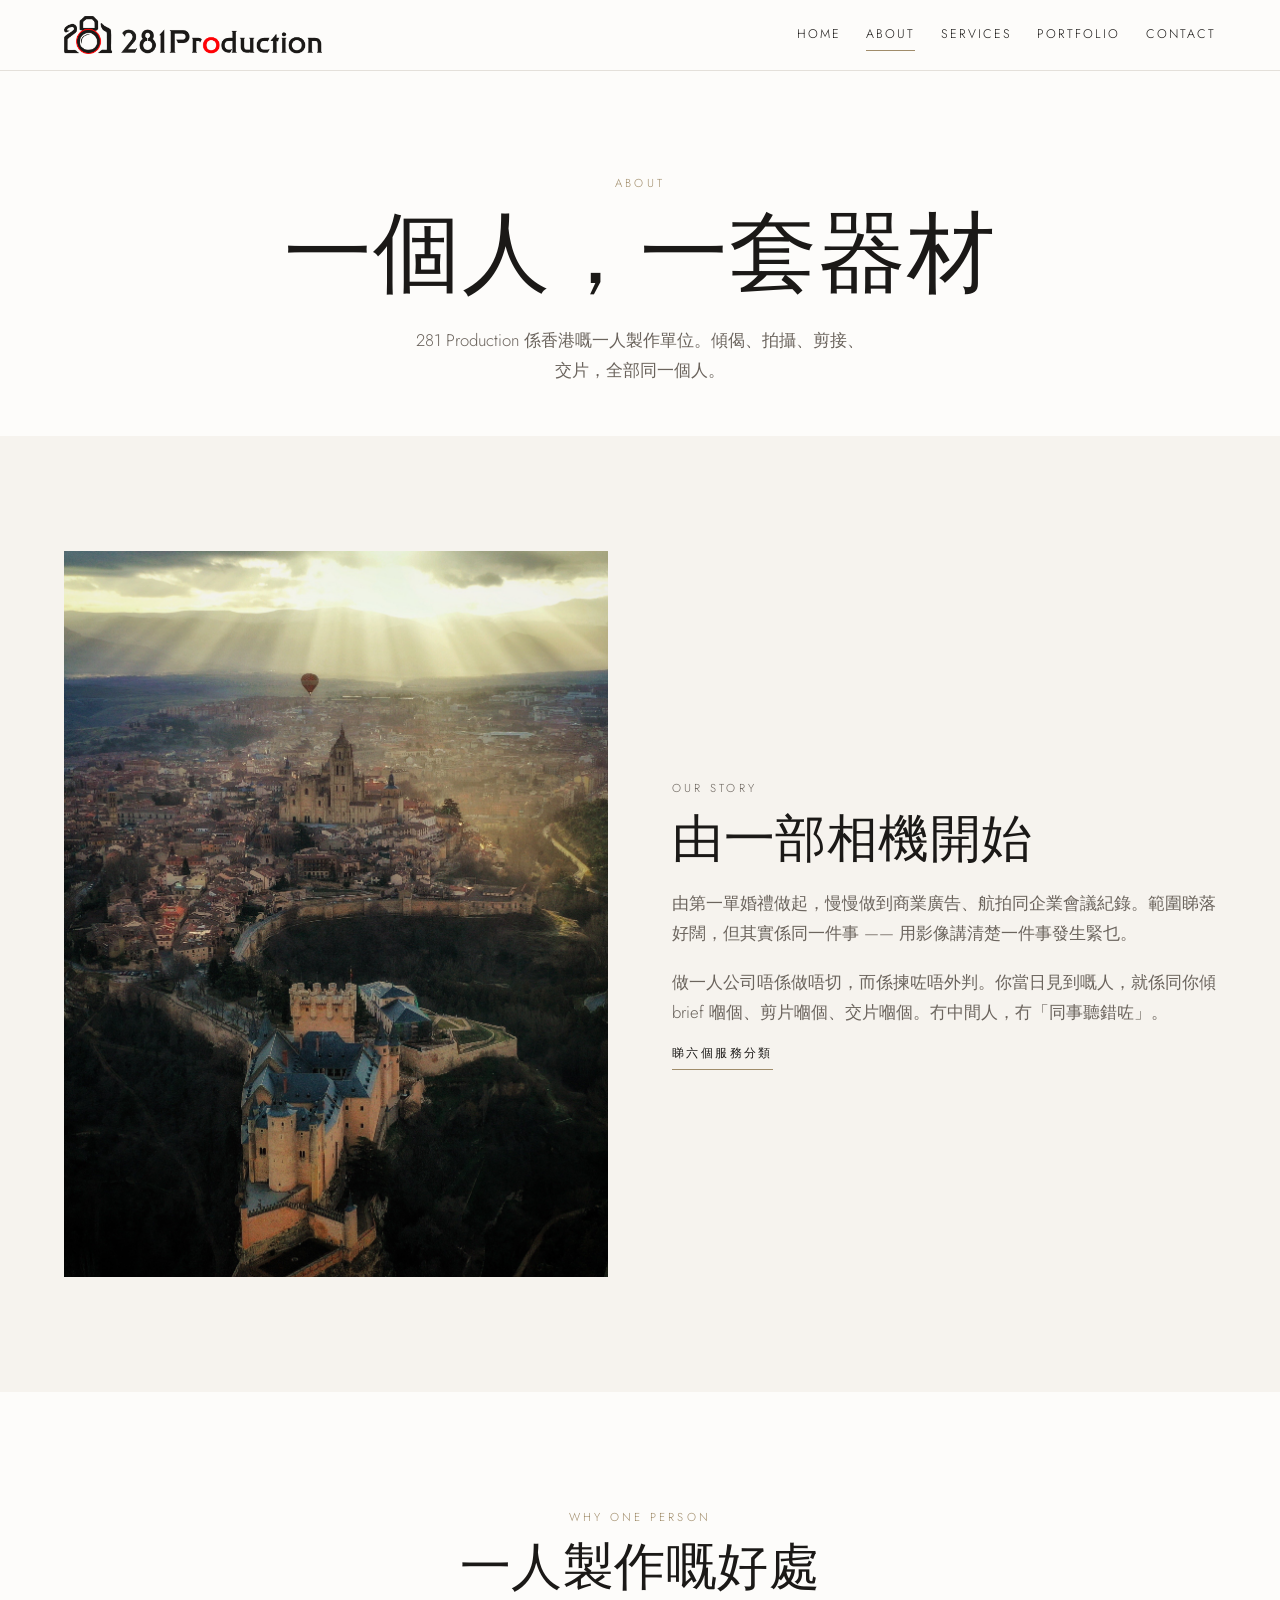
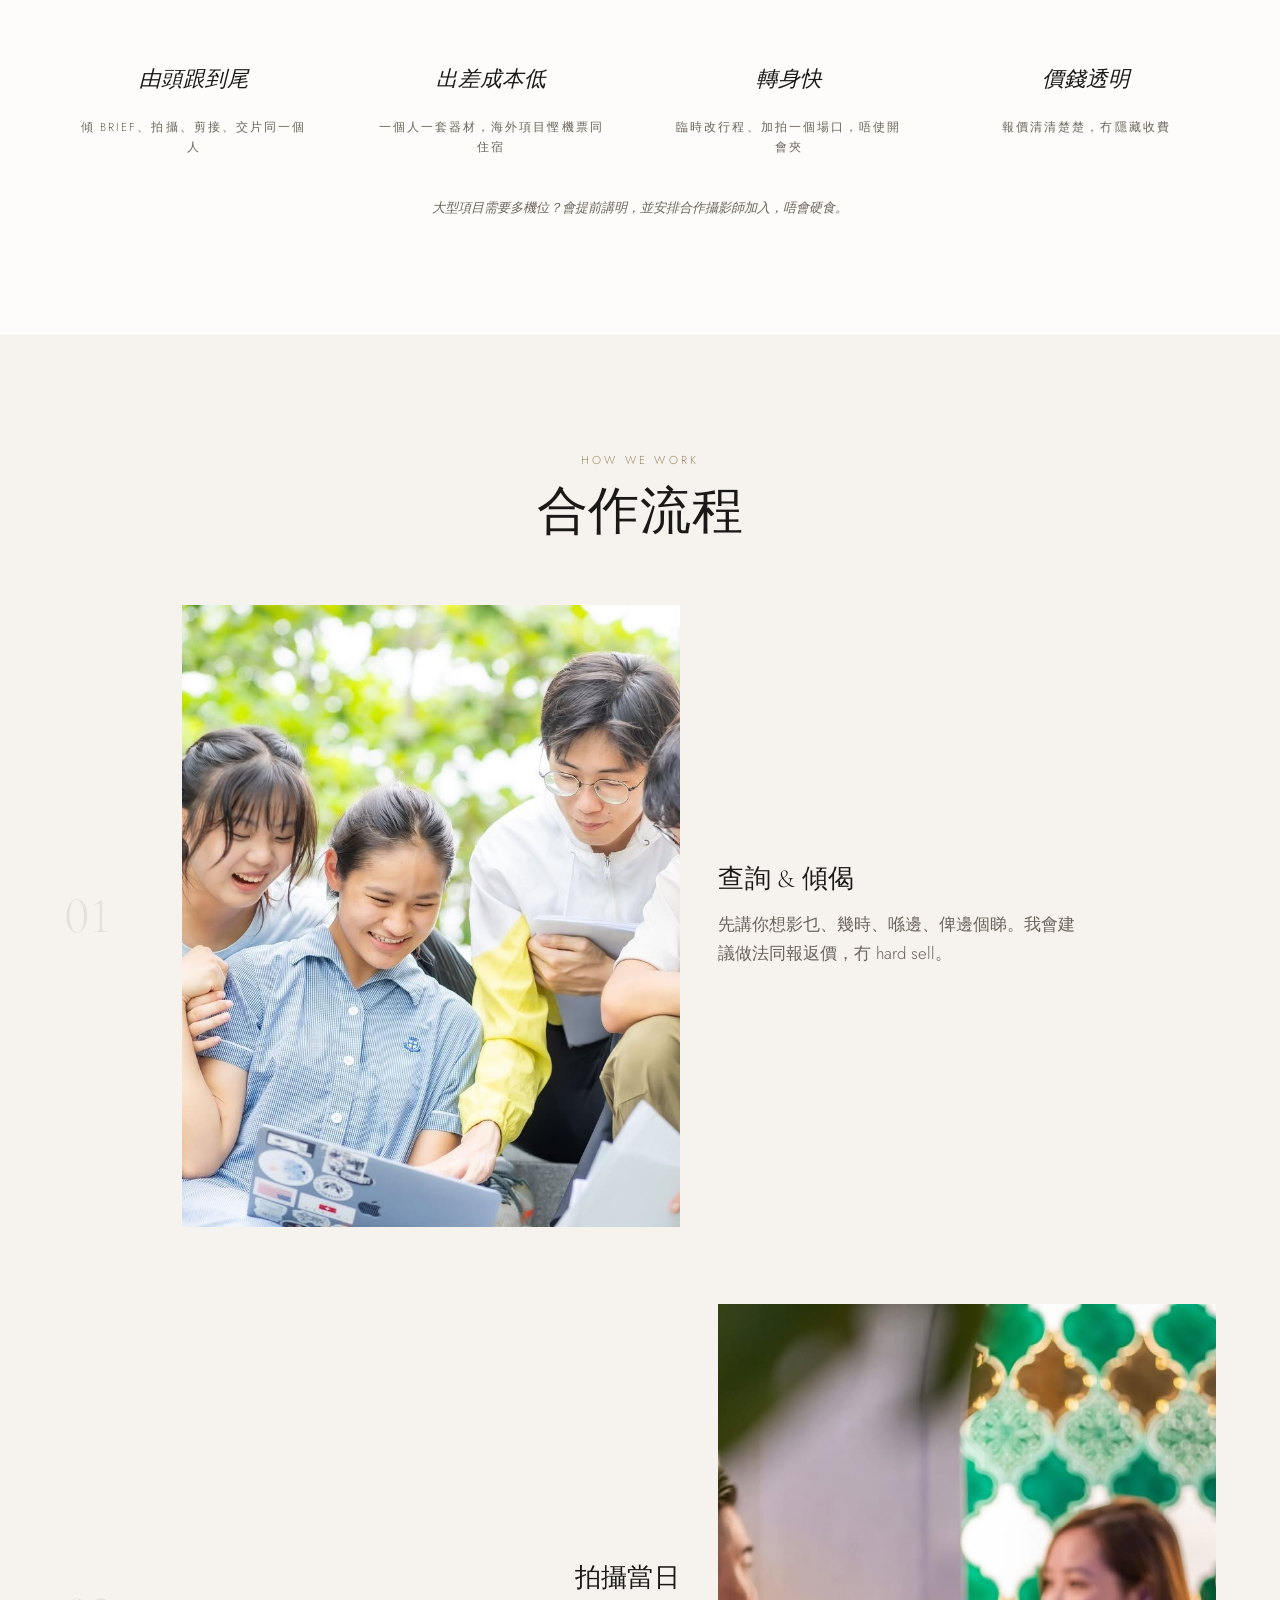
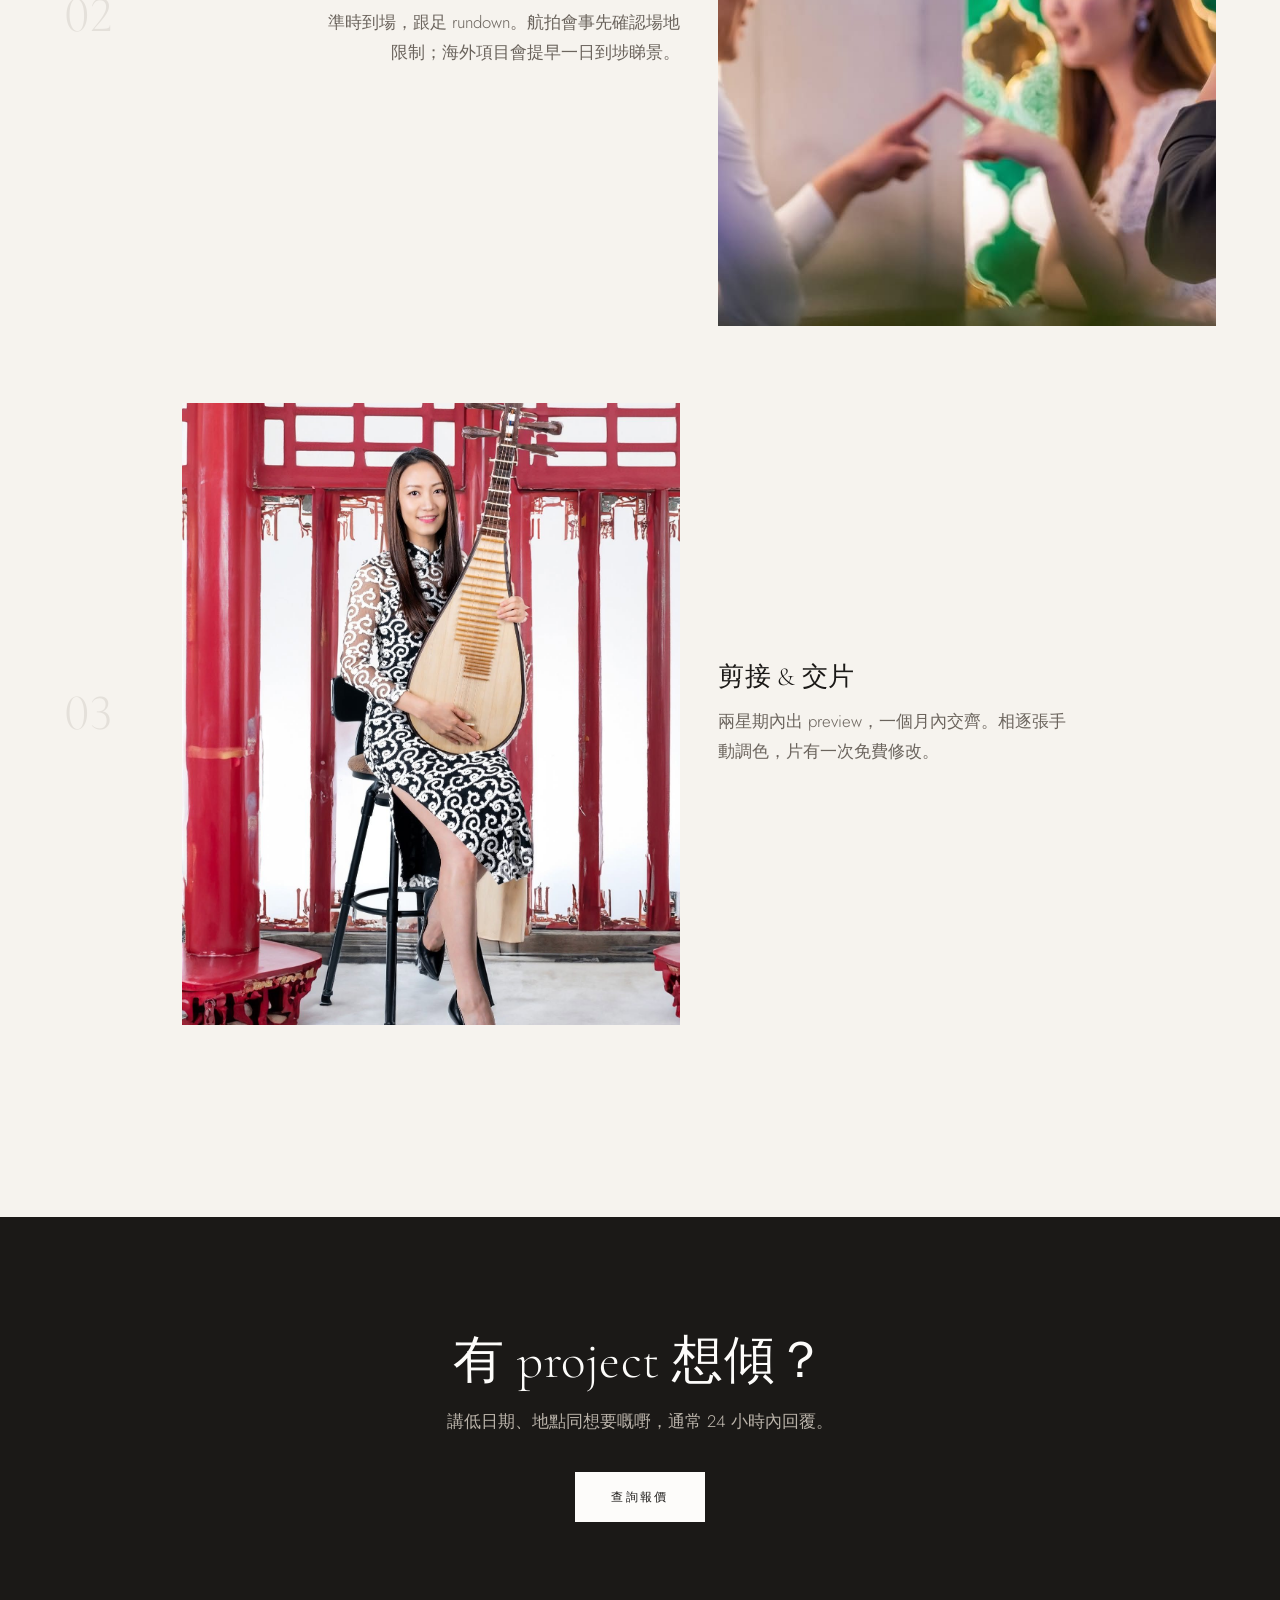
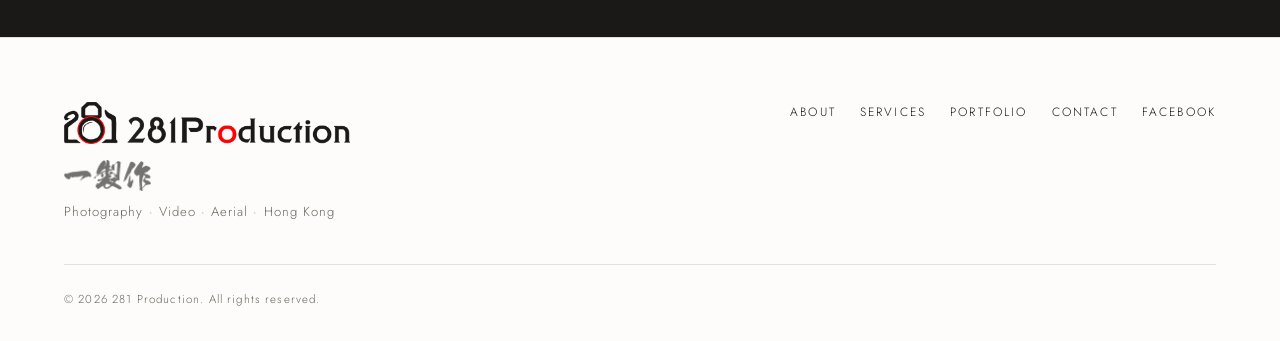
==== commit 702e01be: "update fb photo" ====
--- a/about.html
+++ b/about.html
@@ -96,8 +96,8 @@
 
     <article class="service">
       <span class="num">01</span>
-      <figure class="frame" style="--ar:4/5" data-label="images/process-01.jpg">
-        <img src="images/process-01.jpg" alt="查詢與傾偈" loading="lazy">
+      <figure class="frame" style="--ar:4/5" data-label="images/commercial-02.jpg">
+        <img src="images/commercial-02.jpg" alt="Student of the Year 拍攝現場" loading="lazy">
       </figure>
       <div class="service-copy">
         <h3>查詢 &amp; 傾偈</h3>
@@ -107,8 +107,8 @@
 
     <article class="service">
       <span class="num">02</span>
-      <figure class="frame" style="--ar:4/5" data-label="images/process-02.jpg">
-        <img src="images/process-02.jpg" alt="拍攝當日" loading="lazy">
+      <figure class="frame" style="--ar:4/5" data-label="images/wedding-03.jpg">
+        <img src="images/wedding-03.jpg" alt="求婚拍攝現場，攝影師工作中" loading="lazy">
       </figure>
       <div class="service-copy">
         <h3>拍攝當日</h3>
@@ -118,8 +118,8 @@
 
     <article class="service">
       <span class="num">03</span>
-      <figure class="frame" style="--ar:4/5" data-label="images/process-03.jpg">
-        <img src="images/process-03.jpg" alt="剪接與交片" loading="lazy">
+      <figure class="frame" style="--ar:4/5" data-label="images/portrait-07.jpg">
+        <img src="images/portrait-07.jpg" alt="竹韻小集樂師專輯成品" loading="lazy">
       </figure>
       <div class="service-copy">
         <h3>剪接 &amp; 交片</h3>
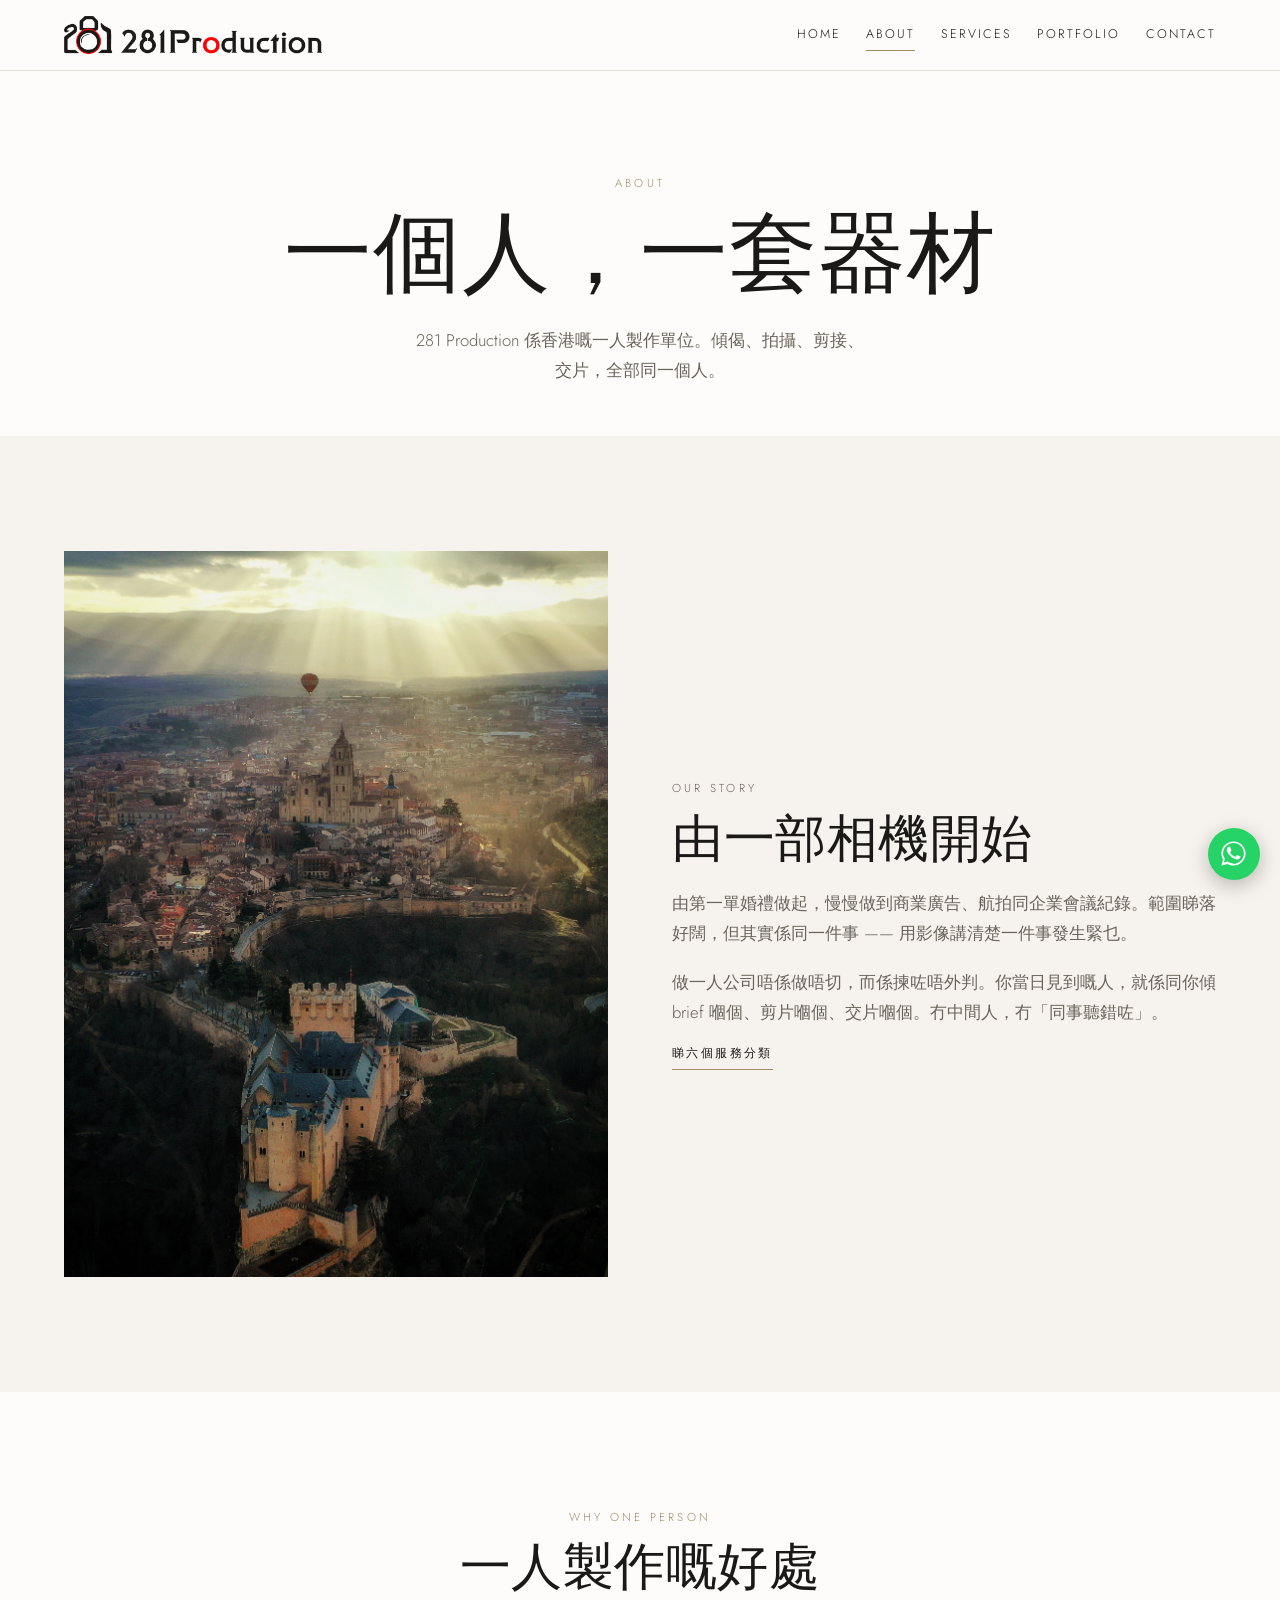
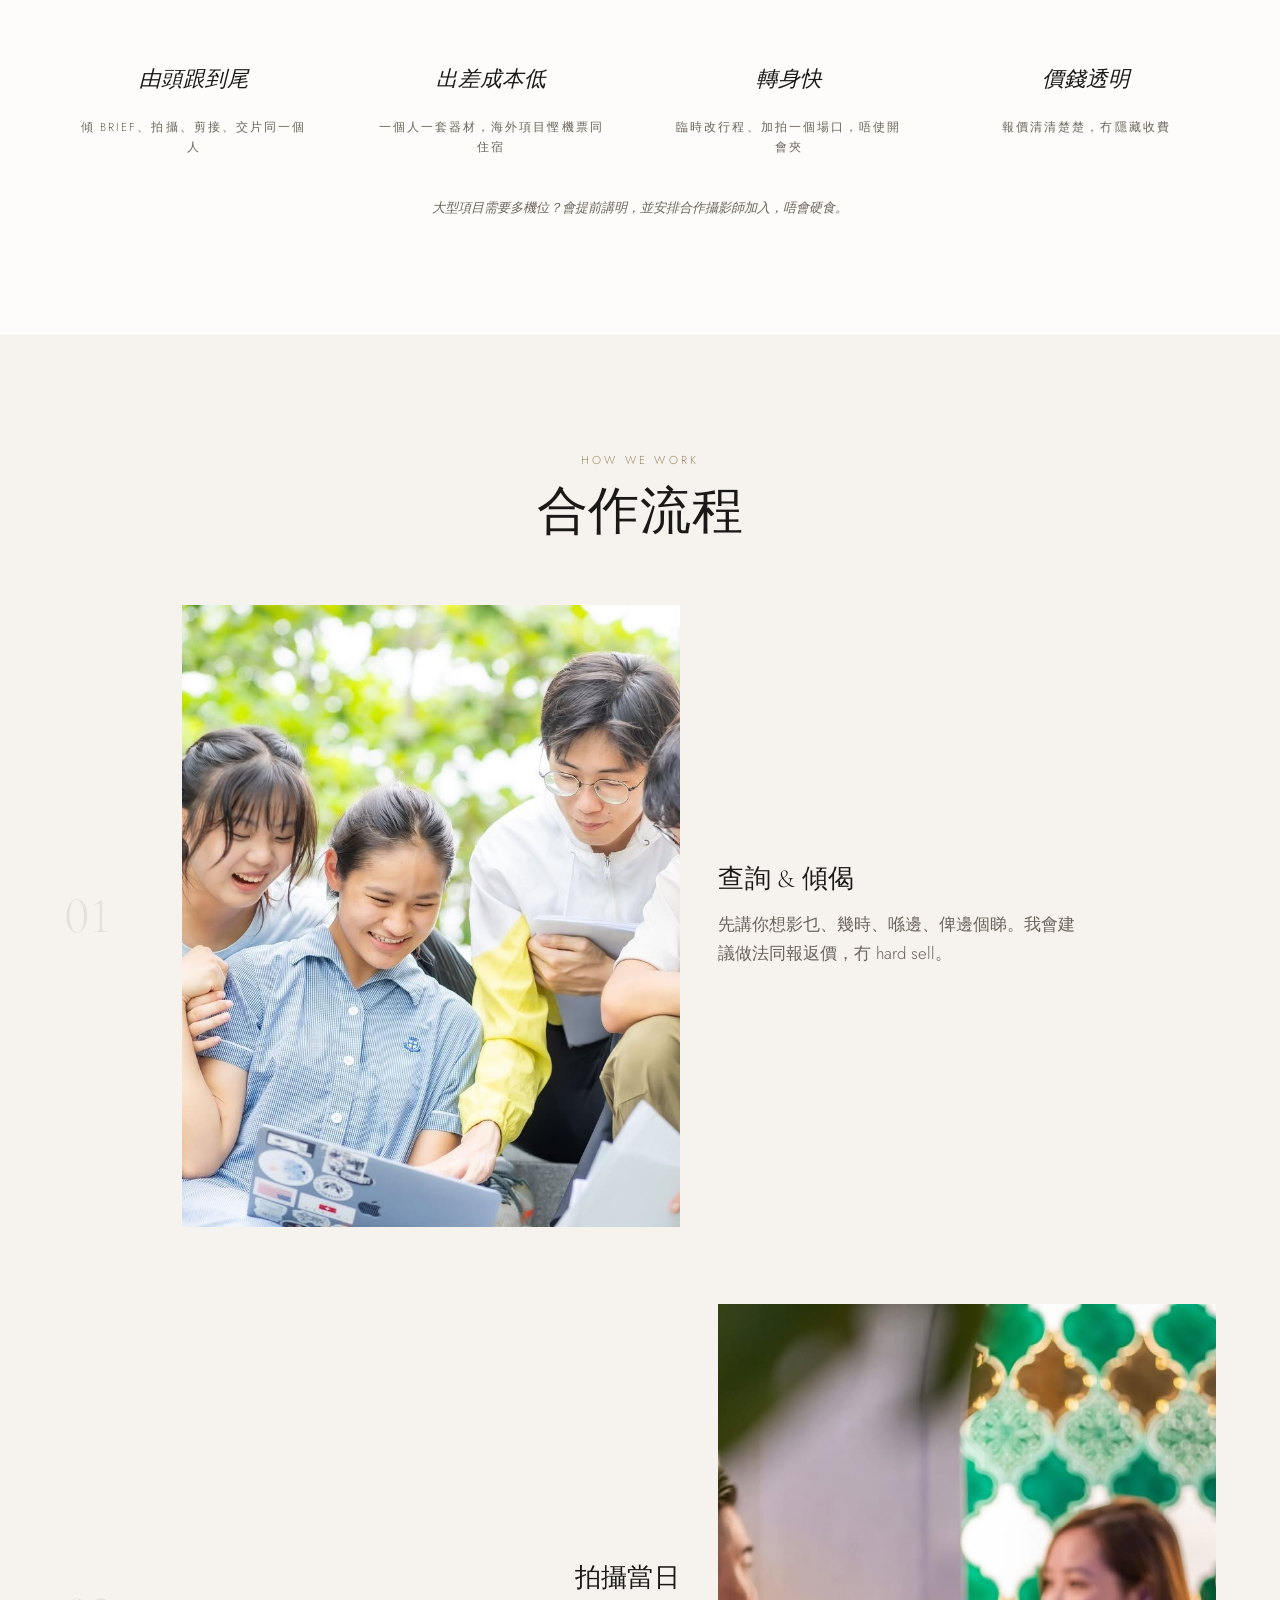
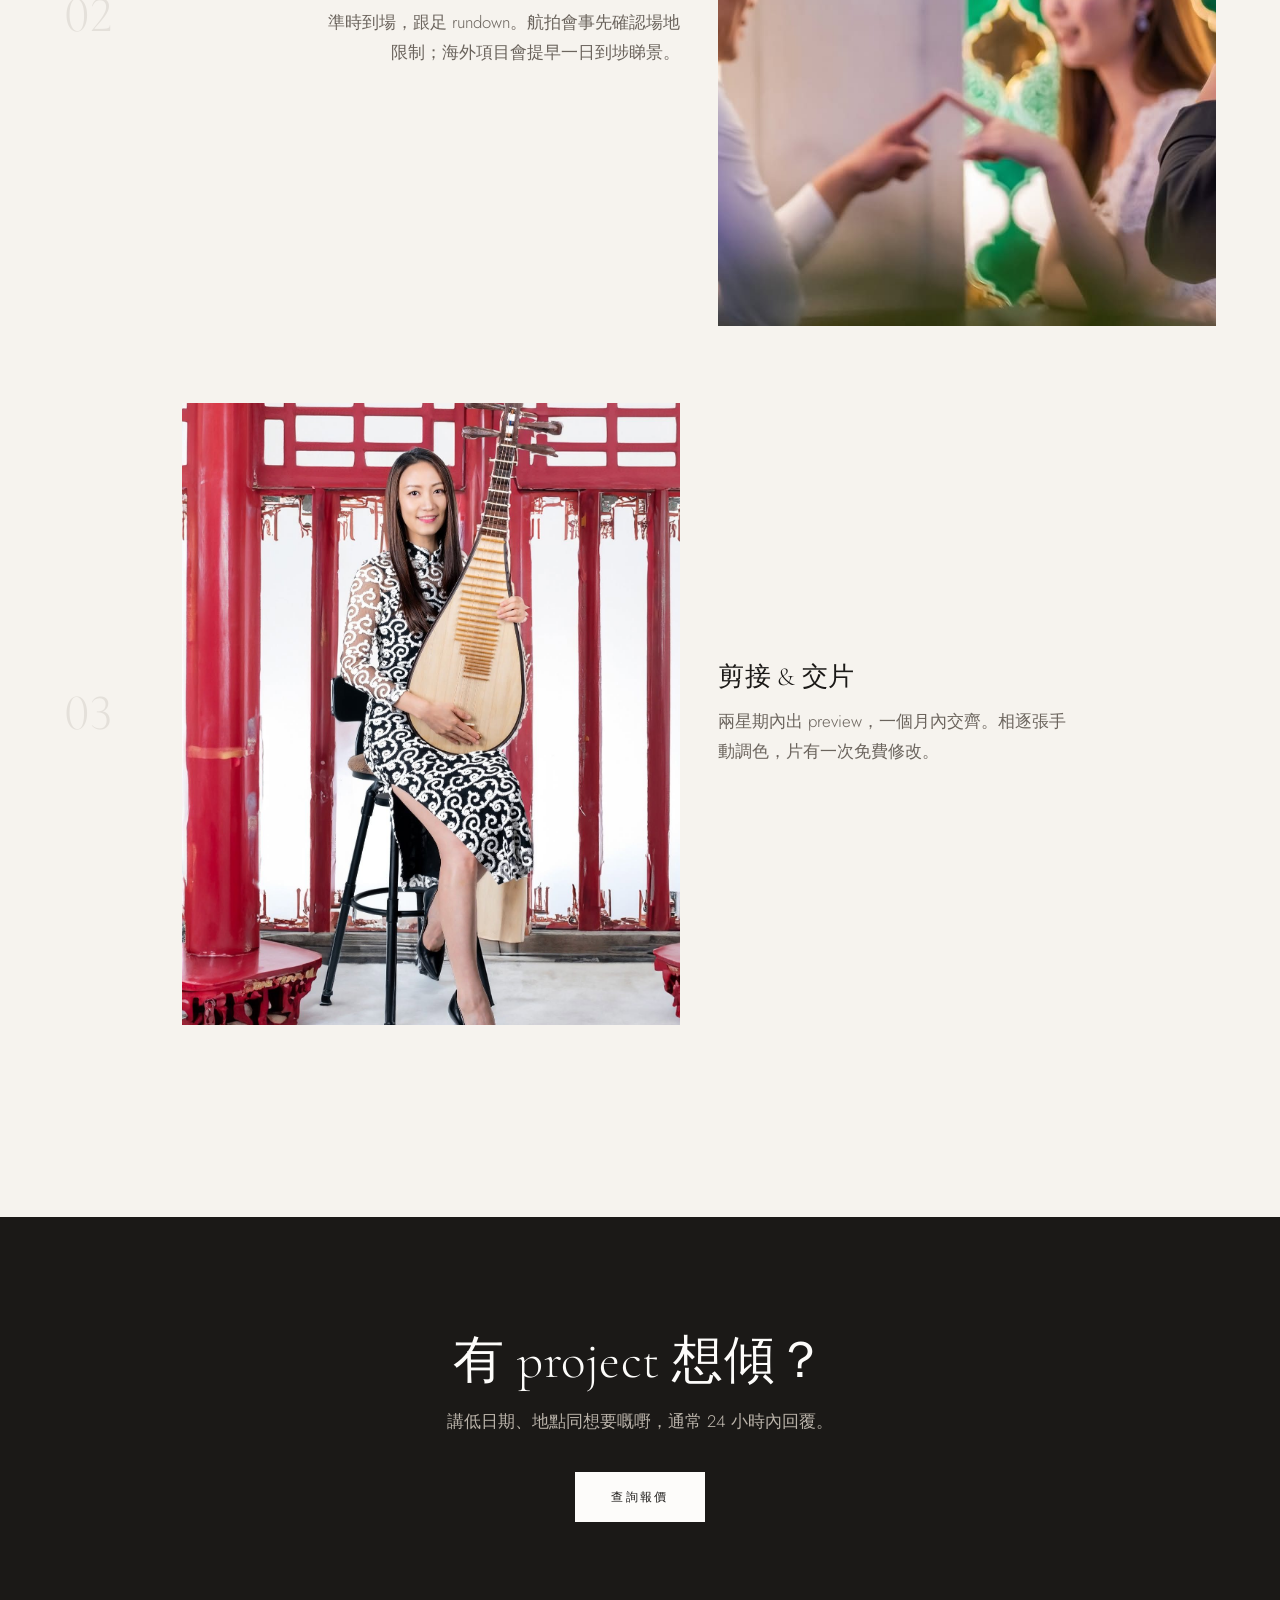
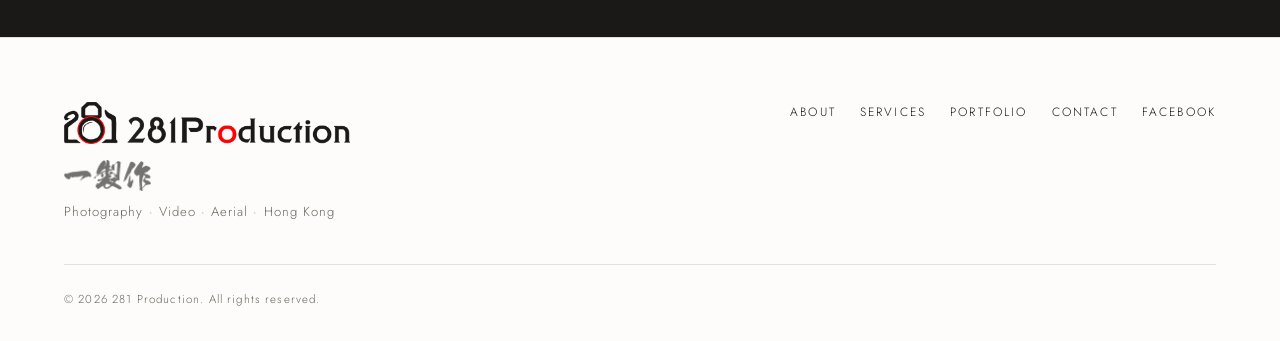
==== commit 30e50785: "add contact and wts" ====
--- a/about.html
+++ b/about.html
@@ -156,6 +156,10 @@
   <p class="copy">© <span data-year></span> 281 Production. All rights reserved.</p>
 </footer>
 
+<!-- 浮動 WhatsApp 按鈕。換真號碼：sed -i '' 's/85200000000/852你嘅8位數字/g' *.html -->
+<a class="wa" href="https://wa.me/85200000000?text=%E4%BD%A0%E5%A5%BD%EF%BC%8C%E6%88%91%E6%83%B3%E6%9F%A5%E8%A9%A2%E6%94%9D%E5%BD%B1%E6%9C%8D%E5%8B%99"
+   target="_blank" rel="noopener" aria-label="WhatsApp 查詢 281 Production"></a>
+
 <script src="js/main.js"></script>
 </body>
 </html>
--- a/css/style.css
+++ b/css/style.css
@@ -437,6 +437,31 @@
   border-top: 1px solid var(--line); font-size: .72rem; letter-spacing: .1em; color: var(--ink-soft);
 }
 
+/* ---------- 浮動 WhatsApp 按鈕（全站） ---------- */
+.wa {
+  position: fixed; right: 1.25rem; bottom: 1.25rem; z-index: 60;
+  width: 3.25rem; height: 3.25rem; border-radius: 50%;
+  background: #25d366 center/56% no-repeat
+    url("data:image/svg+xml,%3Csvg xmlns='http://www.w3.org/2000/svg' viewBox='0 0 24 24' fill='white'%3E%3Cpath d='M17.5 14.4c-.3-.2-1.8-.9-2.1-1-.3-.1-.5-.1-.7.1-.2.3-.7.9-.9 1.1-.2.2-.3.2-.6.1-.3-.1-1.2-.5-2.3-1.4-.8-.8-1.4-1.7-1.6-2-.1-.3 0-.4.1-.6.1-.1.3-.4.5-.6.1-.2.2-.3.3-.5.1-.2 0-.4 0-.5 0-.1-.7-1.6-.9-2.2-.2-.5-.4-.5-.6-.5h-.5c-.2 0-.5.1-.7.3-.3.3-1 1-1 2.4 0 1.4 1 2.7 1.2 2.9.1.2 1.9 3 4.7 4.1 2.3 1 2.8.8 3.3.7.5 0 1.6-.6 1.8-1.3.2-.6.2-1.2.2-1.3-.1-.2-.2-.2-.4-.3z'/%3E%3Cpath d='M12 2C6.5 2 2 6.5 2 12c0 1.8.5 3.4 1.3 4.9L2 22l5.2-1.3c1.4.8 3.1 1.3 4.8 1.3 5.5 0 10-4.5 10-10S17.5 2 12 2zm0 18.2c-1.6 0-3.1-.5-4.4-1.3l-.3-.2-3.2.8.8-3.1-.2-.3C3.9 14.9 3.4 13.5 3.4 12 3.4 7.3 7.3 3.4 12 3.4S20.6 7.3 20.6 12 16.7 20.6 12 20.6z'/%3E%3C/svg%3E");
+  box-shadow: 0 .35rem 1.25rem rgba(0,0,0,.25);
+  transition: transform .3s, box-shadow .3s;
+}
+.wa:hover, .wa:focus-visible { transform: scale(1.08); box-shadow: 0 .5rem 1.75rem rgba(0,0,0,.32); }
+@media print { .wa { display: none; } }
+
+/* ---------- 表單提示 ---------- */
+.notice {
+  padding: 1rem 1.25rem; margin-bottom: 1.75rem; font-size: .92rem;
+  border-left: 3px solid var(--sand); background: #f6f3ee;
+}
+.notice.bad { border-color: #c0503f; }
+/* honeypot：真人睇唔到，bot 會填 —— 唔可以用 display:none，有啲 bot 識跳過 */
+.hp { position: absolute; left: -9999px; width: 1px; height: 1px; overflow: hidden; }
+
+/* WhatsApp 主 CTA（Contact 頁） */
+.btn.wa-btn { background: #25d366; color: #fff; }
+.btn.wa-btn:hover { background: #1da851; }
+
 /* ---------- 進場動畫 ---------- */
 .reveal {
   opacity: 0; transform: translateY(1.75rem);
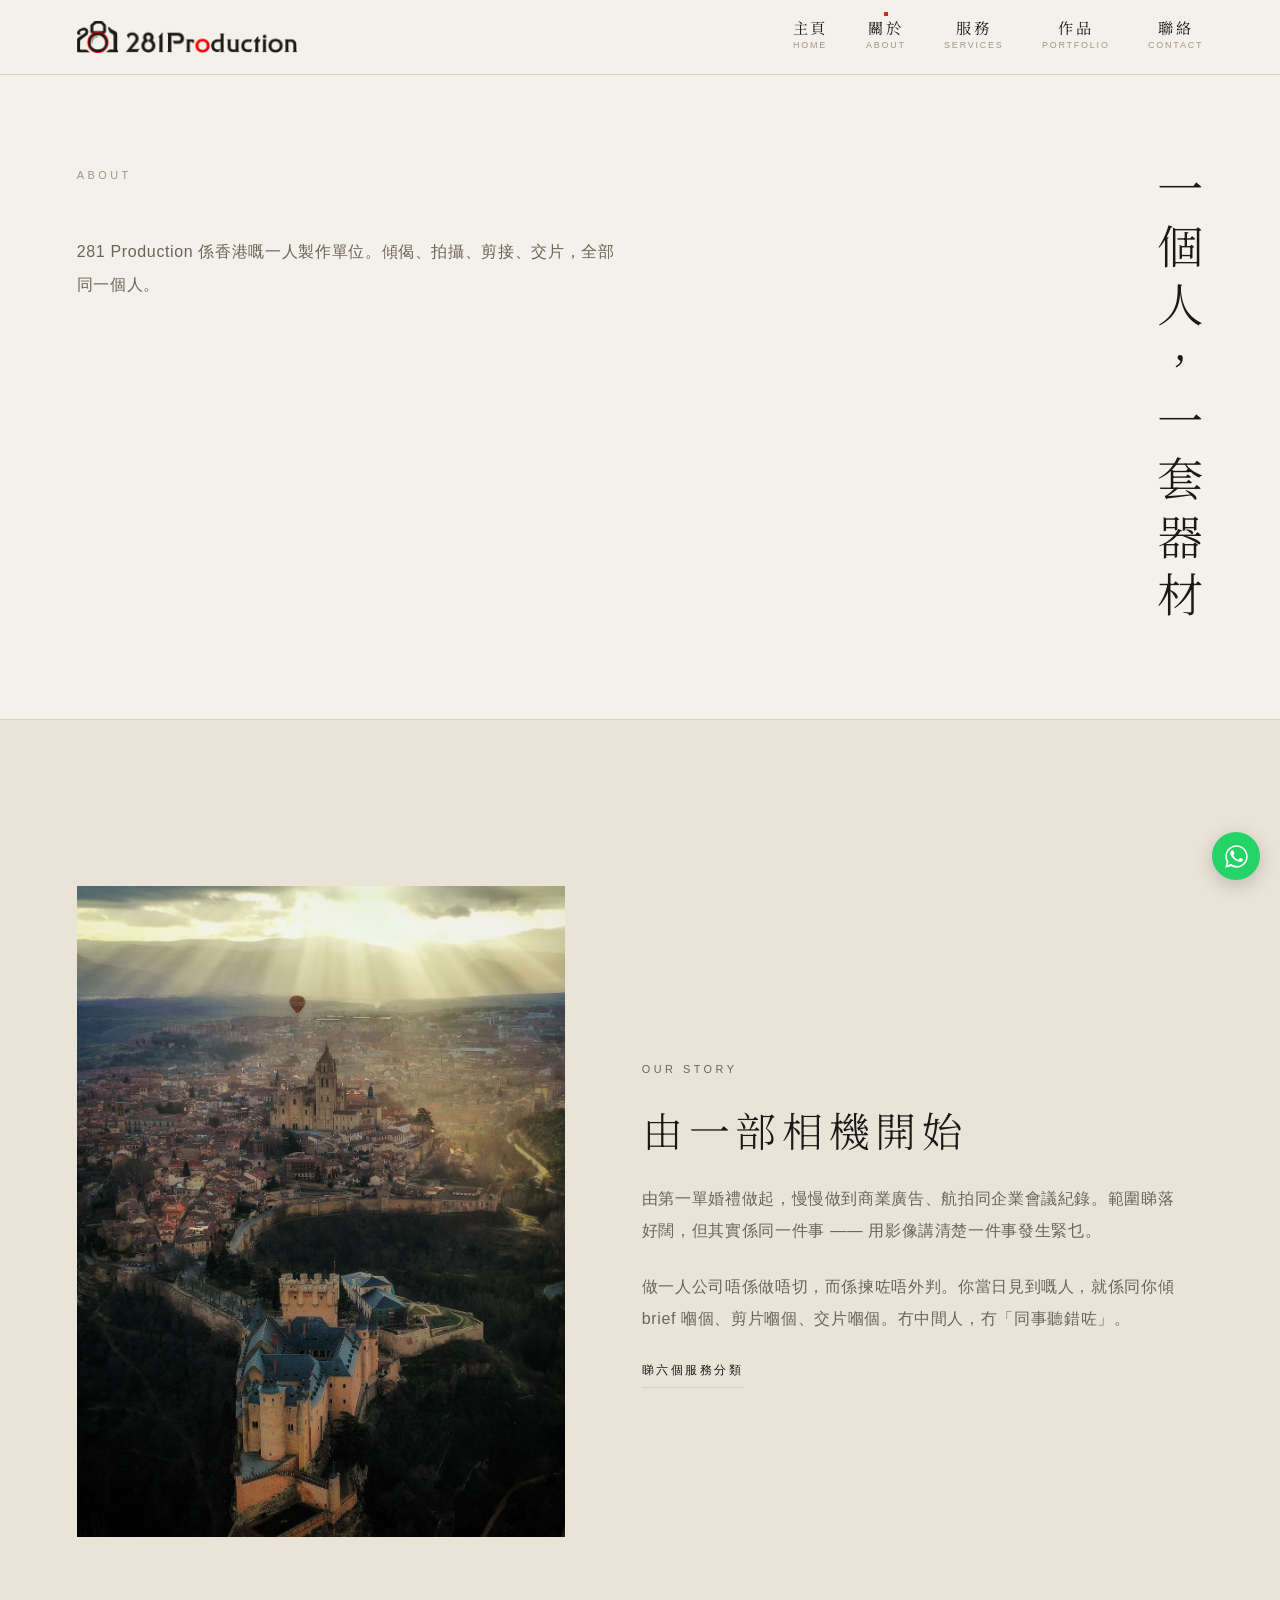
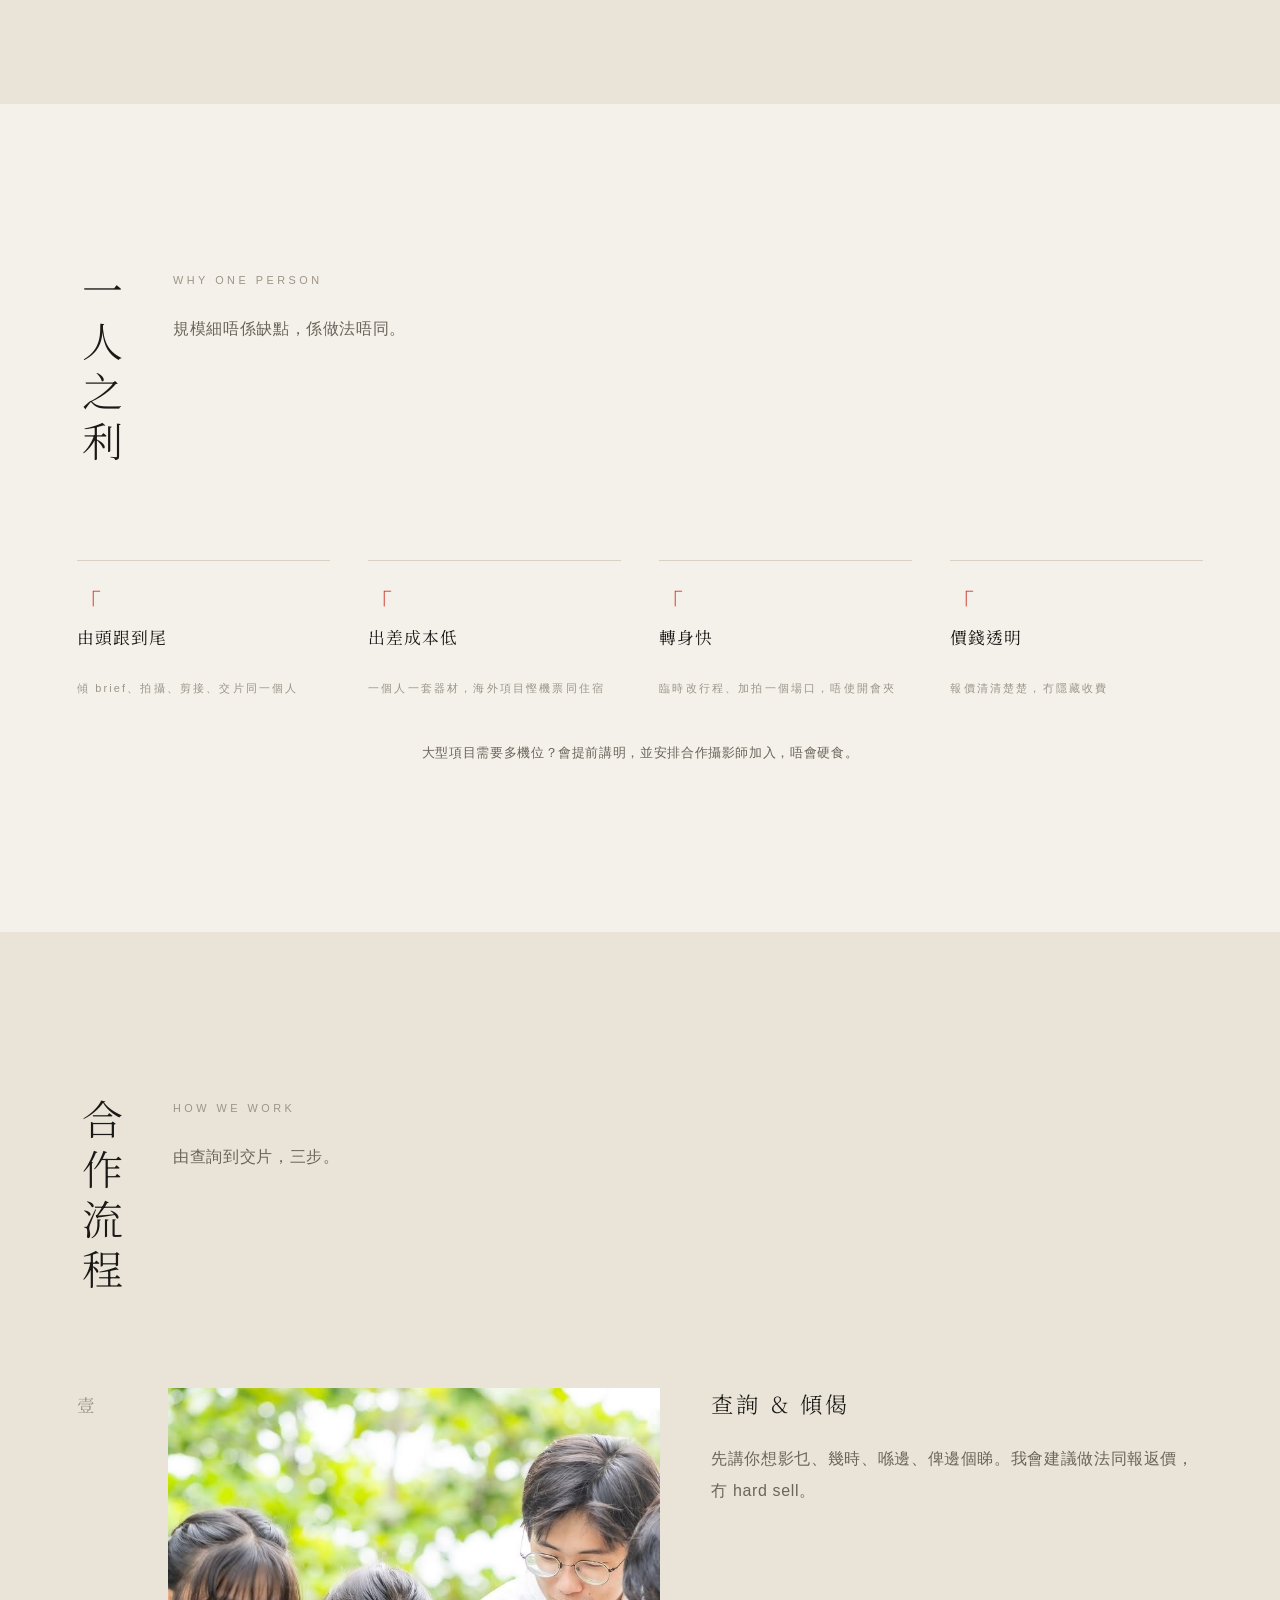
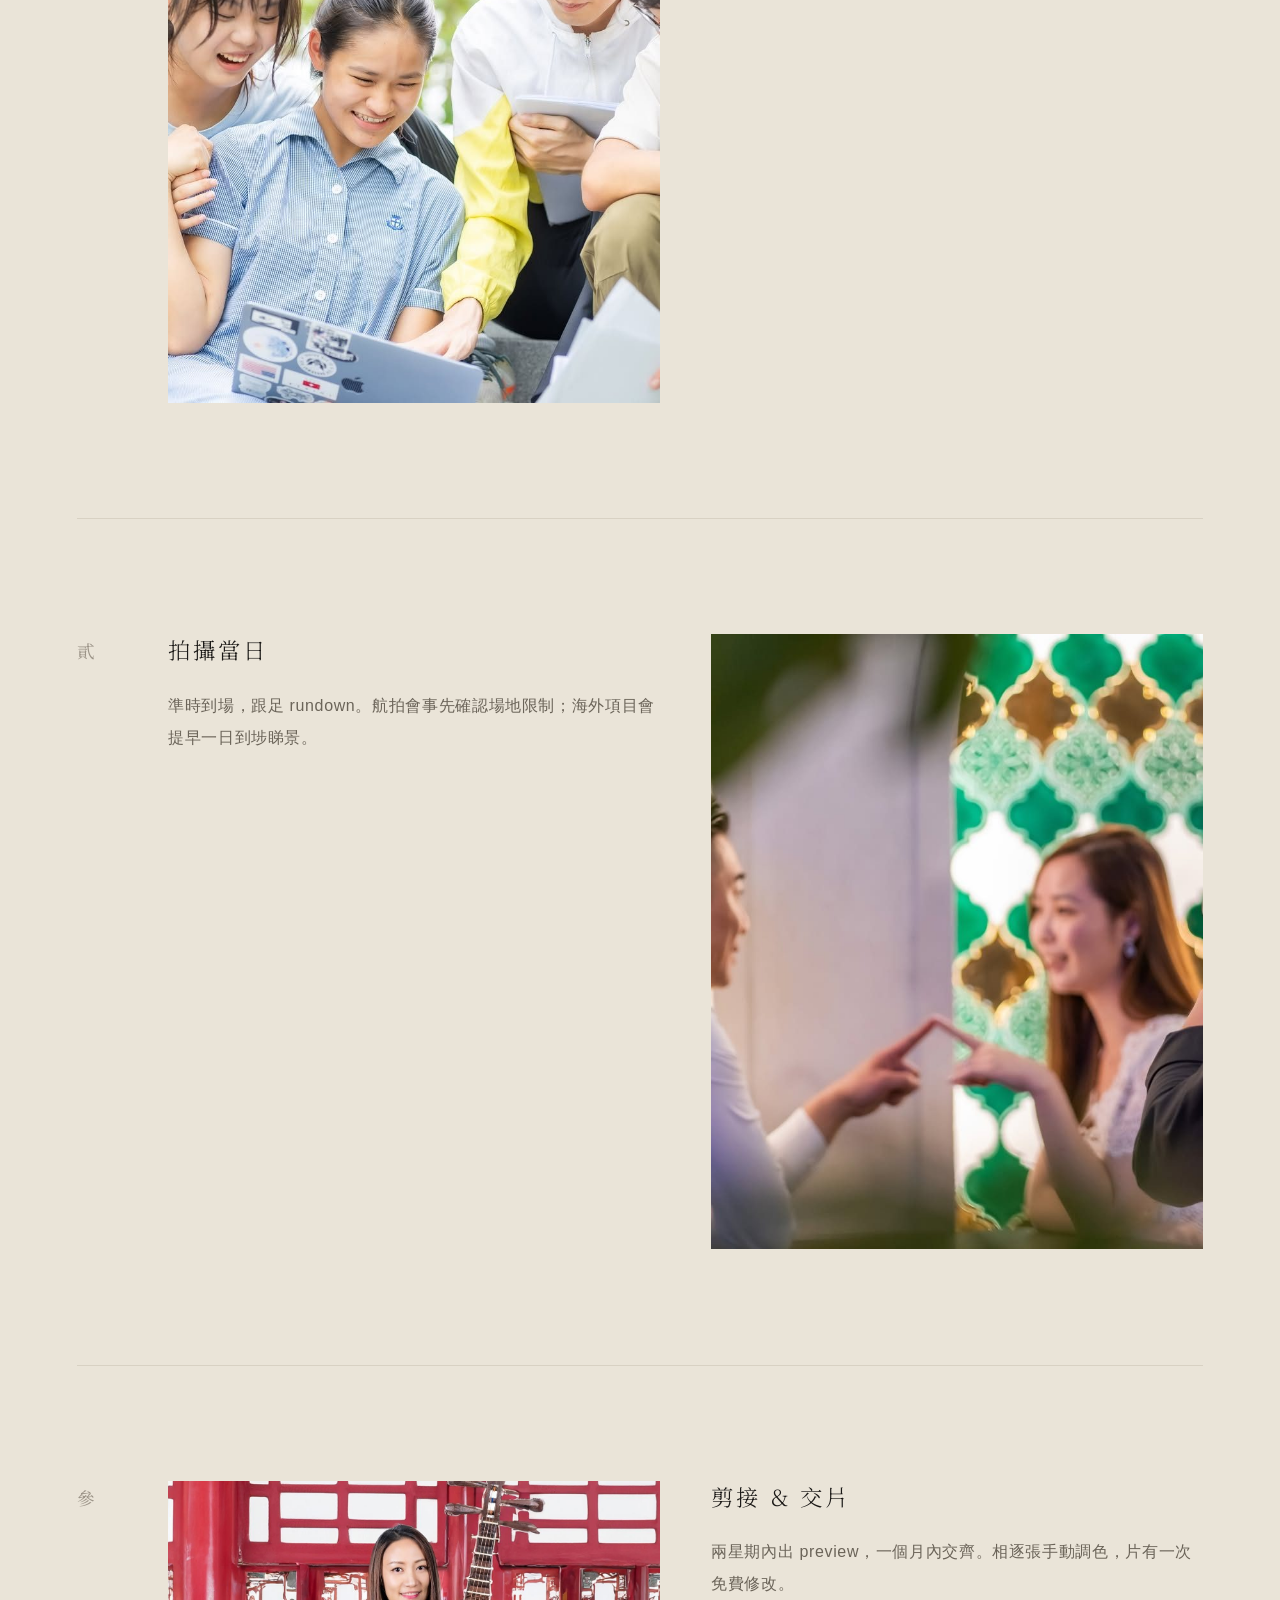
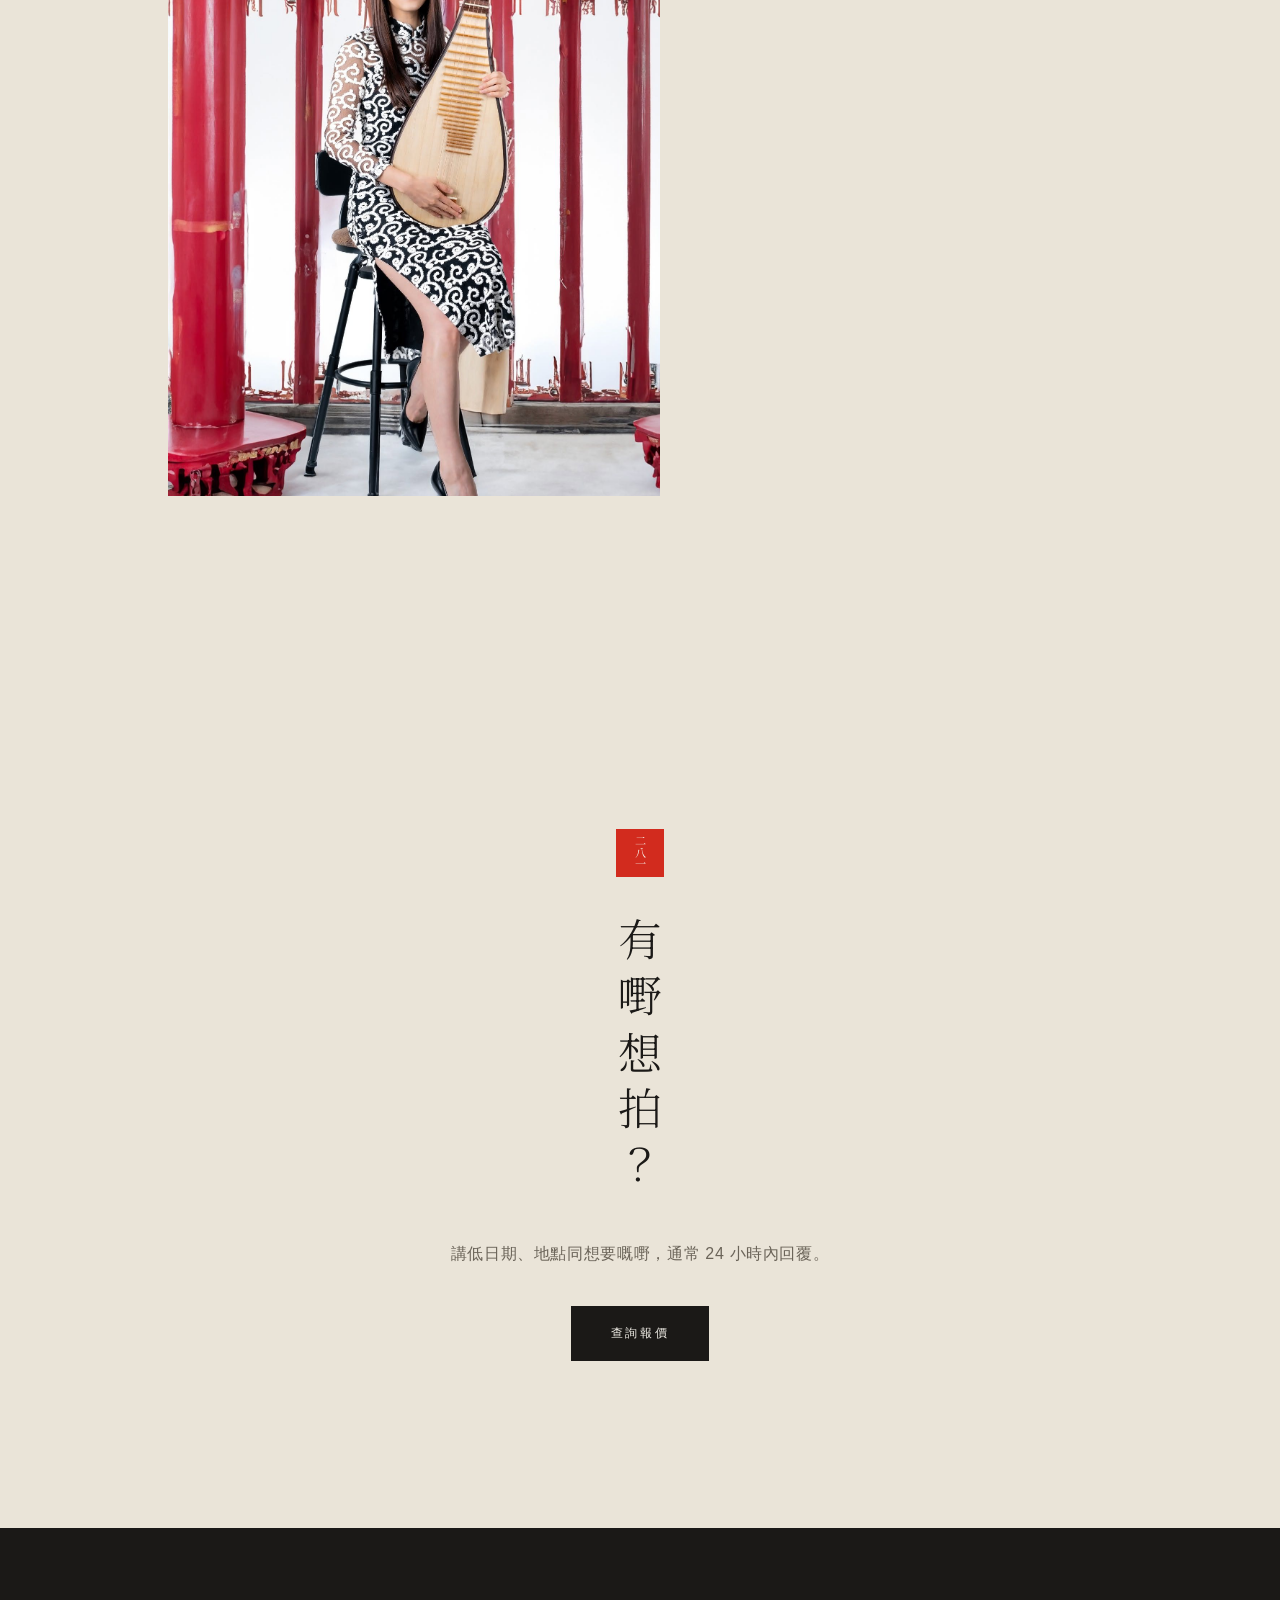
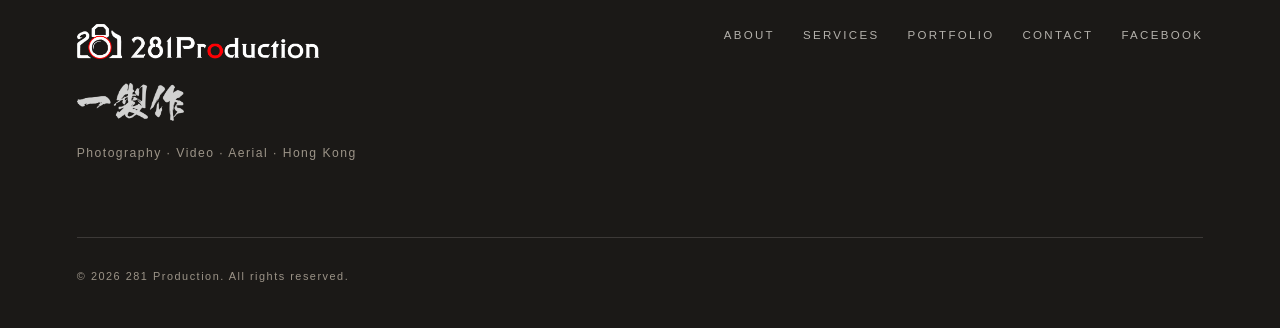
==== commit de5a3992: "design 2" ====
--- a/about.html
+++ b/about.html
@@ -3,11 +3,12 @@
 <head>
 <meta charset="UTF-8">
 <meta name="viewport" content="width=device-width, initial-scale=1">
+<meta name="theme-color" content="#f4f1ea">
 <title>About — 281 Production</title>
 <meta name="description" content="281 Production 係香港一人製作單位，由傾偈、拍攝、剪接到交片全程一個人負責。">
 <link rel="preconnect" href="https://fonts.googleapis.com">
 <link rel="preconnect" href="https://fonts.gstatic.com" crossorigin>
-<link href="https://fonts.googleapis.com/css2?family=Cormorant+Garamond:ital,wght@0,300;0,400;0,500;1,300&family=Jost:wght@300;400;500&display=swap" rel="stylesheet">
+<link href="https://fonts.googleapis.com/css2?family=Noto+Serif+TC:wght@200;300;400&display=swap" rel="stylesheet">
 <link rel="icon" href="images/logo-mark-512.png" type="image/png">
 <link rel="apple-touch-icon" href="images/logo-mark-180.png">
 <link rel="stylesheet" href="css/style.css">
@@ -20,17 +21,16 @@
   <div class="bar">
     <a class="logo" href="index.html" aria-label="281 Production">
       <img src="images/logo-lockup-dark.png" alt="281 Production" width="900" height="131">
-      <img class="alt" src="images/logo-lockup-light.png" alt="" aria-hidden="true" width="900" height="131">
     </a>
     <button class="nav-toggle" aria-expanded="false" aria-controls="nav" aria-label="Menu">
       <span></span><span></span><span></span>
     </button>
     <nav id="nav" class="nav">
-      <a href="index.html">Home</a>
-      <a href="about.html" aria-current="page">About</a>
-      <a href="services.html">Services</a>
-      <a href="portfolio.html">Portfolio</a>
-      <a href="contact.html">Contact</a>
+      <a href="index.html">主頁<span class="en">Home</span></a>
+      <a href="about.html" aria-current="page">關於<span class="en">About</span></a>
+      <a href="services.html">服務<span class="en">Services</span></a>
+      <a href="portfolio.html">作品<span class="en">Portfolio</span></a>
+      <a href="contact.html">聯絡<span class="en">Contact</span></a>
     </nav>
   </div>
 </header>
@@ -38,8 +38,8 @@
 <main id="main">
 
   <section class="page-head">
+    <h1>一個人，一套器材</h1>
     <p class="eyebrow">About</p>
-    <h1>一個人，一套器材</h1>
     <p class="lede">281 Production 係香港嘅一人製作單位。傾偈、拍攝、剪接、交片，全部同一個人。</p>
   </section>
 
@@ -61,8 +61,11 @@
   <!-- 一人公司嘅賣點：規模細係優勢，唔好扮大公司 -->
   <section class="section">
     <header class="section-head">
-      <p class="eyebrow">Why one person</p>
-      <h2>一人製作嘅好處</h2>
+      <h2>一人之利</h2>
+      <div>
+        <p class="eyebrow">Why one person</p>
+        <p class="lede">規模細唔係缺點，係做法唔同。</p>
+      </div>
     </header>
     <div class="quote-grid">
       <blockquote>
@@ -90,12 +93,15 @@
 
   <section class="section tint">
     <header class="section-head">
-      <p class="eyebrow">How we work</p>
       <h2>合作流程</h2>
+      <div>
+        <p class="eyebrow">How we work</p>
+        <p class="lede">由查詢到交片，三步。</p>
+      </div>
     </header>
 
     <article class="service">
-      <span class="num">01</span>
+      <span class="num">壹</span>
       <figure class="frame" style="--ar:4/5" data-label="images/commercial-02.jpg">
         <img src="images/commercial-02.jpg" alt="Student of the Year 拍攝現場" loading="lazy">
       </figure>
@@ -106,7 +112,7 @@
     </article>
 
     <article class="service">
-      <span class="num">02</span>
+      <span class="num">貳</span>
       <figure class="frame" style="--ar:4/5" data-label="images/wedding-03.jpg">
         <img src="images/wedding-03.jpg" alt="求婚拍攝現場，攝影師工作中" loading="lazy">
       </figure>
@@ -117,7 +123,7 @@
     </article>
 
     <article class="service">
-      <span class="num">03</span>
+      <span class="num">參</span>
       <figure class="frame" style="--ar:4/5" data-label="images/portrait-07.jpg">
         <img src="images/portrait-07.jpg" alt="竹韻小集樂師專輯成品" loading="lazy">
       </figure>
@@ -129,7 +135,8 @@
   </section>
 
   <section class="cta">
-    <h2>有 project 想傾？</h2>
+    <span class="seal" aria-hidden="true">二八一</span>
+    <h2>有嘢想拍？</h2>
     <p>講低日期、地點同想要嘅嘢，通常 24 小時內回覆。</p>
     <a class="btn" href="contact.html">查詢報價</a>
   </section>
@@ -140,7 +147,7 @@
   <div class="foot-grid">
     <div>
       <a class="logo" href="index.html" aria-label="281 Production">
-        <img src="images/logo-lockup-dark.png" alt="281 Production" width="900" height="131">
+        <img src="images/logo-lockup-light.png" alt="281 Production" width="900" height="131">
       </a>
       <img class="yatjai" src="images/logo-yatjai.png" alt="一製作" width="700" height="251">
       <p class="meta">Photography · Video · Aerial · Hong Kong</p>
--- a/css/style.css
+++ b/css/style.css
@@ -1,55 +1,93 @@
-/* 281 Production — 全站樣式 */
+/* 281 Production — 和紙 · 縱排
+   排版原則：留白（間）行先，墨色由相同字帶出，朱色只做印章式點綴。
+   只載一個 webfont（Noto Serif TC 明朝體）做標題同縱排；
+   內文用系統黑體 —— PingFang HK / 微軟正黑本身就夠乾淨，兼且零下載。 */
 
 :root {
-  --ink: #1b1917;
-  --ink-soft: #6b645d;
-  --line: #e4e0da;
-  --bg: #fdfcfa;
-  --sand: #a08c6a;
-  --ph: #ece8e2;          /* 圖片未放上去時嘅底色 */
-  --serif: "Cormorant Garamond", Georgia, "Songti TC", serif;
-  --sans: "Jost", -apple-system, "Helvetica Neue", "PingFang HK", sans-serif;
-  --pad: clamp(1.25rem, 5vw, 5rem);
+  /* 墨 */
+  --sumi:   #1b1917;        /* 同 logo 入面嘅黑一致 */
+  --sumi-2: #6b6459;
+  --sumi-3: #9c9488;
+  /* 紙 */
+  --washi:  #f4f1ea;
+  --washi-2:#eae4d8;
+  --line:   #d8d1c3;
+  --ph:     #e5dfd2;        /* 圖片未放上去時嘅底色 */
+  /* 朱：logo 個紅係純 #ff0000，喺和紙底上太跳，收深少少做印色。
+     只用喺細節（印章、序號、focus），大面積唔用。 */
+  --shu:    #d22b1e;
+
+  --mincho: "Noto Serif TC", "Songti TC", serif;
+  --gothic: -apple-system, "Helvetica Neue", "PingFang HK", "Microsoft JhengHei", sans-serif;
+
+  --pad: clamp(1.5rem, 6vw, 7rem);
+  --ma:  clamp(5rem, 13vw, 13rem);   /* 「間」：段與段之間嘅呼吸位，呢個系統嘅主角 */
   --gap: clamp(1rem, 3vw, 2.5rem);
 }
 
 *, *::before, *::after { box-sizing: border-box; }
 * { margin: 0; }
 
-html { scroll-behavior: smooth; scroll-padding-top: 5rem; }
+html { scroll-behavior: smooth; scroll-padding-top: 6rem; }
 
 body {
-  background: var(--bg);
-  color: var(--ink);
-  font: 300 clamp(0.95rem, 0.9rem + 0.2vw, 1.05rem)/1.75 var(--sans);
+  background: var(--washi);
+  color: var(--sumi);
+  font: 400 clamp(0.9rem, 0.86rem + 0.2vw, 1rem)/2 var(--gothic);
+  letter-spacing: .04em;
   -webkit-font-smoothing: antialiased;
 }
 
 img { display: block; width: 100%; height: 100%; object-fit: cover; }
 a { color: inherit; }
 
-h1, h2, h3 { font-family: var(--serif); font-weight: 300; line-height: 1.15; letter-spacing: .01em; }
-/* Cormorant 預設用舊體數字，「281」會變「28i」。凡有數字嘅地方逼返等高數字。 */
-.stat strong, .num, .svc-num, .copy { font-variant-numeric: lining-nums; }
-h1 { font-size: clamp(2.75rem, 7vw, 5.5rem); }
-h2 { font-size: clamp(2rem, 4vw, 3.25rem); }
-h3 { font-size: clamp(1.25rem, 2vw, 1.6rem); }
-em { font-style: italic; color: var(--sand); }
-
+h1, h2, h3 {
+  font-family: var(--mincho); font-weight: 300;
+  line-height: 1.4; letter-spacing: .08em;
+}
+h1 { font-size: clamp(2rem, 4.5vw, 3.4rem); }
+h2 { font-size: clamp(1.6rem, 3.2vw, 2.6rem); }
+h3 { font-size: clamp(1.1rem, 1.8vw, 1.4rem); }
+em { font-style: normal; }
+
+/* ---------- 縱排 ----------
+   writing-mode 之下 height 先係「行長」。長句一定要俾 max-height，
+   唔係會拉到成頁咁高、唔會分欄。 */
+.tate {
+  writing-mode: vertical-rl;
+  font-family: var(--mincho);
+  line-height: 1.9;
+  letter-spacing: .18em;
+}
+/* 縱排入面嘅阿拉伯數字會瞓低，要逼佢企返 */
+.num-up { text-combine-upright: all; }
+
+/* ---------- 共用細字 ---------- */
 .eyebrow {
-  font-size: .72rem; letter-spacing: .28em; text-transform: uppercase;
-  color: var(--sand); margin-bottom: .75rem;
-}
-.meta { font-size: .82rem; letter-spacing: .08em; color: var(--ink-soft); }
+  font-size: .68rem; letter-spacing: .32em; text-transform: uppercase;
+  color: var(--sumi-3); margin-bottom: 1.25rem;
+}
+.meta { font-size: .76rem; letter-spacing: .12em; color: var(--sumi-2); }
+.lede { font-size: 1rem; line-height: 2.1; color: var(--sumi-2); max-width: 34em; }
+.note { font-size: .8rem; color: var(--sumi-2); }
 .center { text-align: center; }
+
+/* 朱印：細細一格朱色方章，全站嘅識別記號 */
+.seal {
+  display: inline-grid; place-content: center;
+  width: 3rem; height: 3rem; flex: none;
+  background: var(--shu); color: var(--washi);
+  font-family: var(--mincho); font-size: .7rem; line-height: 1;
+  writing-mode: vertical-rl; letter-spacing: .1em;
+}
 
 .skip {
   position: absolute; left: -9999px; top: 0; z-index: 100;
-  background: var(--ink); color: #fff; padding: .75rem 1.25rem;
+  background: var(--sumi); color: var(--washi); padding: .75rem 1.25rem;
 }
 .skip:focus { left: 0; }
 
-:focus-visible { outline: 2px solid var(--sand); outline-offset: 3px; }
+:focus-visible { outline: 1px solid var(--shu); outline-offset: 4px; }
 
 /* ---------- 圖片框：未有圖時顯示檔名 placeholder ---------- */
 .frame {
@@ -59,57 +97,52 @@
 .frame::after {
   content: attr(data-label);
   position: absolute; inset: 0; display: grid; place-content: center;
-  font-size: .75rem; letter-spacing: .1em; color: #a9a29a;
-  background: repeating-linear-gradient(45deg, transparent 0 14px, rgba(0,0,0,.02) 14px 28px);
+  font-size: .72rem; letter-spacing: .1em; color: var(--sumi-3);
   opacity: 0; pointer-events: none; z-index: 2;
 }
 .frame:has(img.missing)::after { opacity: 1; }
 .frame img.missing { opacity: 0; }
-.frame img { transition: transform .8s cubic-bezier(.2,.7,.2,1); }
+.frame img { transition: transform 1.1s cubic-bezier(.2,.7,.2,1); }
 
 /* ---------- Header ---------- */
 .site-header {
   position: sticky; top: 0; z-index: 50;
-  background: var(--bg); border-bottom: 1px solid var(--line);
-  transition: background .4s, border-color .4s, color .4s;
-}
-/* 首頁 header 浮喺 hero 上面，捲過 hero 先變實色（.nav-solid 由 JS 加） */
-.home .site-header {
-  position: fixed; inset: 0 0 auto;
-  background: transparent; border-color: transparent; color: #fff;
-}
-.home .logo span { color: rgba(255,255,255,.72); }
-.home .nav-toggle span { background: #fff; }
-.home.nav-solid .site-header { background: var(--bg); border-color: var(--line); color: var(--ink); }
-.home.nav-solid .logo span { color: var(--ink-soft); }
-.home.nav-solid .nav-toggle span { background: var(--ink); }
+  background: color-mix(in srgb, var(--washi) 88%, transparent);
+  backdrop-filter: blur(10px);
+  border-bottom: 1px solid var(--line);
+}
 .bar {
   display: flex; align-items: center; justify-content: space-between;
-  gap: 1rem; padding: 1rem var(--pad);
+  gap: 1rem; padding: 1.1rem var(--pad);
 }
 .logo { display: block; line-height: 0; text-decoration: none; }
-.logo img { width: auto; height: clamp(1.9rem, 3.4vw, 2.35rem); }
-.logo .alt { display: none; }
-/* 首頁 header 未變實色時浮喺深色相上，改用白色版 logo */
-.home:not(.nav-solid) .site-header .logo img { display: none; }
-.home:not(.nav-solid) .site-header .logo .alt { display: block; }
-.nav { display: flex; gap: clamp(1rem, 2vw, 2rem); }
+.logo img { width: auto; height: clamp(1.6rem, 2.8vw, 2rem); }
+
+.nav { display: flex; gap: clamp(1.5rem, 3vw, 3rem); }
+/* 導航：中文行先，英文縮細擺喺下面 —— 和風排版嘅慣用做法 */
 .nav a {
-  text-decoration: none; font-size: .78rem; letter-spacing: .16em;
-  text-transform: uppercase; padding: .35rem 0; position: relative;
-}
-.nav a::after {
-  content: ""; position: absolute; left: 0; right: 100%; bottom: 0;
-  height: 1px; background: var(--sand); transition: right .3s;
-}
-.nav a:hover::after, .nav a[aria-current]::after { right: 0; }
+  text-decoration: none; display: block; text-align: center;
+  font-family: var(--mincho); font-size: .95rem; letter-spacing: .16em;
+  line-height: 1.3; padding-bottom: .3rem; position: relative;
+}
+.nav a .en {
+  display: block; font-family: var(--gothic); font-size: .56rem;
+  letter-spacing: .2em; text-transform: uppercase; color: var(--sumi-3);
+  margin-top: .15rem; transition: color .3s;
+}
+/* 現頁用一粒朱點標示，唔用底線 */
+.nav a[aria-current]::before {
+  content: ""; position: absolute; top: -.35rem; left: 50%; translate: -50% 0;
+  width: 4px; height: 4px; background: var(--shu);
+}
+.nav a:hover .en { color: var(--sumi); }
 
 .nav-toggle {
   display: none; background: none; border: 0; cursor: pointer;
-  width: 2rem; height: 1.5rem; padding: 0; position: relative;
+  width: 1.75rem; height: 1.25rem; padding: 0; position: relative;
 }
 .nav-toggle span {
-  position: absolute; left: 0; width: 100%; height: 1px; background: var(--ink);
+  position: absolute; left: 0; width: 100%; height: 1px; background: var(--sumi);
   transition: transform .3s, opacity .2s;
 }
 .nav-toggle span:nth-child(1) { top: 2px; }
@@ -122,351 +155,440 @@
 @media (max-width: 860px) {
   .nav-toggle { display: block; }
   .nav {
-    position: fixed; inset: 4.5rem 0 auto; background: var(--bg);
-    flex-direction: column; gap: 0; padding: 1rem var(--pad) 2rem;
+    position: fixed; inset: 4.25rem 0 auto; background: var(--washi);
+    flex-direction: column; gap: 0; padding: .5rem var(--pad) 2rem;
     border-bottom: 1px solid var(--line);
-    transform: translateY(-120%); transition: transform .35s cubic-bezier(.2,.7,.2,1);
+    transform: translateY(-120%); transition: transform .4s cubic-bezier(.2,.7,.2,1);
   }
   .nav.open { transform: none; }
-  .nav a { padding: .85rem 0; border-bottom: 1px solid var(--line); }
-}
-
-/* ---------- Hero：sticky 圖 + 內容捲上嚟蓋住，純 CSS 視差 ---------- */
-.hero { position: relative; height: 118svh; }
-.hero-media {
-  position: sticky; top: 0; height: 100svh; overflow: hidden;
-  display: grid; align-items: end;
-}
-.hero-frame { --ar: auto; position: absolute; inset: 0; height: 100%; }
-.hero-frame img { animation: slow-zoom 14s ease-out forwards; }
-.hero-frame::before {
-  content: ""; position: absolute; inset: 0; z-index: 1;
-  /* 相好光，字要夠對比先睇得清 */
-  background: linear-gradient(to top,
-    rgba(0,0,0,.82) 0%, rgba(0,0,0,.55) 28%, rgba(0,0,0,.12) 58%, rgba(0,0,0,.45) 100%);
-}
-.hero-inner {
-  position: relative; z-index: 2; padding: var(--pad);
-  padding-bottom: clamp(4rem, 10vh, 8rem); color: #fff; max-width: 52rem;
-}
-.hero-inner .eyebrow { color: #e8dcc4; }
-.hero-inner em { color: #e8dcc4; }
-.hero h1 { font-size: clamp(3rem, 9vw, 7.5rem); letter-spacing: -.01em; }
-.hero-actions { display: flex; flex-wrap: wrap; gap: 1rem; }
-.hero-cue {
-  position: absolute; z-index: 2; right: var(--pad); bottom: clamp(4rem, 10vh, 8rem);
-  color: #fff; font-size: .7rem; letter-spacing: .3em; text-transform: uppercase;
-  writing-mode: vertical-rl; opacity: .75;
-}
-.hero-cue::after {
-  content: ""; display: block; width: 1px; height: 3rem; margin: .75rem auto 0;
-  background: linear-gradient(#fff, transparent);
-}
-@media (max-width: 700px) { .hero-cue { display: none; } }
-
-/* 內容區蓋過 sticky hero */
-.over { position: relative; z-index: 3; background: var(--bg); }
-
-.lede { font-size: 1.05rem; margin: 1.25rem 0 2rem; max-width: 38ch; }
-
-/* 開場：整行由下面升上嚟 */
-.line { display: block; overflow: hidden; }
-.line > span { display: block; animation: rise .95s cubic-bezier(.22,1,.36,1) var(--d, 0ms) both; }
-.rise { animation: fade-up .8s cubic-bezier(.22,1,.36,1) var(--d, 0ms) both; }
-@keyframes rise { from { transform: translateY(110%); } }
-@keyframes fade-up { from { opacity: 0; transform: translateY(1.25rem); } }
-@keyframes slow-zoom { from { transform: scale(1.08); } to { transform: scale(1); } }
-
-/* ---------- 跑馬燈 ---------- */
-.marquee {
-  overflow: hidden; border-block: 1px solid var(--line);
-  padding: 1.1rem 0; background: var(--bg);
-}
-.marquee-track {
-  display: flex; align-items: center; gap: 2.5rem; width: max-content;
-  animation: marquee 32s linear infinite;
-}
-.marquee-track span {
-  font-family: var(--serif); font-size: clamp(1.4rem, 2.6vw, 2.2rem); white-space: nowrap;
-}
-.marquee-track i { color: var(--sand); font-style: normal; font-size: .6rem; }
-@keyframes marquee { to { transform: translateX(-50%); } }
-
-/* ---------- Buttons / links ---------- */
+  .nav a {
+    text-align: left; padding: 1.1rem 0; border-bottom: 1px solid var(--line);
+    display: flex; align-items: baseline; gap: 1rem;
+  }
+  .nav a .en { margin-top: 0; }
+  .nav a[aria-current]::before { top: 50%; left: -.9rem; translate: 0 -50%; }
+}
+
+/* ---------- 首頁 Hero：和紙底、書法主視覺、縱排句 ----------
+   冇大相鋪滿、冇漸層蓋字。留白本身就係主角。 */
+.hero {
+  display: grid;
+  grid-template-columns: minmax(0, 1fr) auto auto;
+  gap: clamp(1.25rem, 4vw, 4rem);
+  align-items: end;
+  min-height: min(100svh, 54rem);
+  padding: clamp(4rem, 9vh, 7rem) var(--pad) var(--ma);
+  border-bottom: 1px solid var(--line);
+}
+.hero-copy { max-width: 34rem; }
+/* 「一製作」書法：由 footer 裝飾升做主視覺 */
+.hero-brush {
+  width: clamp(11rem, 26vw, 19rem); height: auto;
+  margin: 0 0 clamp(1.75rem, 4vw, 2.75rem);
+}
+.hero h1 {
+  font-size: clamp(1.5rem, 2.6vw, 2.1rem); font-weight: 200;
+  letter-spacing: .12em; line-height: 1.7;
+}
+.hero h1 .en {
+  display: block; font-family: var(--gothic); font-size: .7rem; font-weight: 400;
+  letter-spacing: .3em; text-transform: uppercase; color: var(--sumi-3);
+  margin-top: 1rem;
+}
+.hero .lede { margin-top: 1.75rem; }
+.hero-actions { display: flex; flex-wrap: wrap; gap: .85rem; margin-top: 2.5rem; }
+
+/* 縱排句：企喺書法同相中間，成個設計嘅招牌動作 */
+.hero-tate {
+  font-size: clamp(.95rem, 1.5vw, 1.15rem);
+  max-height: 22em; color: var(--sumi-2);
+  align-self: end; margin-bottom: .5rem;
+}
+.hero-tate b { font-weight: 400; color: var(--sumi); }
+
+/* 右邊一張窄長相，唔鋪滿，留返紙邊 */
+.hero-photo { width: clamp(9rem, 22vw, 19rem); --ar: 3/4.4; }
+
+@media (max-width: 900px) {
+  .hero {
+    grid-template-columns: minmax(0, 1fr) auto;
+    align-items: start; min-height: 0;
+    padding-top: clamp(3rem, 7vh, 5rem);
+  }
+  .hero-tate { max-height: 15em; align-self: start; margin: .5rem 0 0; }
+  .hero-photo { grid-column: 1 / -1; width: 100%; --ar: 4/3; margin-top: clamp(2.5rem, 7vw, 4rem); }
+}
+
+/* ---------- Section ---------- */
+.section { padding: var(--ma) var(--pad); }
+.tint { background: var(--washi-2); }
+
+/* 段落標題：中文縱排企喺左邊，英文同說明橫排 */
+.section-head {
+  display: grid; grid-template-columns: auto minmax(0, 1fr);
+  gap: clamp(1.5rem, 4vw, 3.5rem); align-items: start;
+  margin-bottom: clamp(3rem, 7vw, 6rem);
+  max-width: 84rem; margin-inline: auto;
+}
+.section-head h2 {
+  writing-mode: vertical-rl; letter-spacing: .22em; line-height: 1;
+  padding-left: .1em;
+}
+.section-head .lede { margin-top: .25rem; }
+.section-head .link { margin-top: 1.5rem; }
+/* 有「睇晒」連結嗰種：連結沉到最底右 */
+.section-head.split { grid-template-columns: auto minmax(0,1fr) auto; align-items: end; }
+.section-head.split .link { margin-top: 0; }
+@media (max-width: 700px) {
+  .section-head.split { grid-template-columns: auto minmax(0,1fr); }
+  .section-head.split .link { grid-column: 2; margin-top: 1.25rem; }
+}
+
+/* ---------- 按鈕 / 連結 ---------- */
 .btn {
-  display: inline-block; padding: .9rem 2.25rem; background: var(--ink); color: #fff;
-  text-decoration: none; font-size: .75rem; letter-spacing: .2em; text-transform: uppercase;
-  transition: background .3s;
-}
-.btn:hover { background: var(--sand); }
-.btn.ghost { background: none; color: var(--ink); border: 1px solid var(--line); }
-.btn.ghost:hover { background: var(--ink); color: #fff; border-color: var(--ink); }
-.btn.ghost.light { color: #fff; border-color: rgba(255,255,255,.45); }
-.btn.ghost.light:hover { background: #fff; color: var(--ink); border-color: #fff; }
+  display: inline-block; padding: 1rem 2.5rem;
+  background: var(--sumi); color: var(--washi); text-decoration: none;
+  font-size: .72rem; letter-spacing: .22em; text-transform: uppercase;
+  transition: background .35s, color .35s;
+}
+.btn:hover { background: var(--shu); }
+.btn.ghost { background: none; color: var(--sumi); box-shadow: inset 0 0 0 1px var(--line); }
+.btn.ghost:hover { background: var(--sumi); color: var(--washi); box-shadow: inset 0 0 0 1px var(--sumi); }
 
 .link {
-  display: inline-block; margin-top: 1rem; text-decoration: none;
-  font-size: .75rem; letter-spacing: .2em; text-transform: uppercase;
-  border-bottom: 1px solid var(--sand); padding-bottom: .3rem;
-}
-.link:hover { color: var(--sand); }
-
-/* ---------- Sections ---------- */
-.section { padding: clamp(4rem, 9vw, 8rem) var(--pad); }
-.section-head { text-align: center; margin-bottom: clamp(2.5rem, 5vw, 4.5rem); }
-.section-head .lede { margin: 1.25rem auto 0; max-width: 46ch; color: var(--ink-soft); }
-
-/* Services */
-.service {
-  display: grid; grid-template-columns: 5rem 1fr 1fr; gap: var(--gap);
-  align-items: center; max-width: 76rem; margin: 0 auto clamp(3rem, 6vw, 6rem);
-}
-/* 單數/雙數對調左右，做出交錯排版。用 nth-of-type 唔計 section-head。 */
-.service:nth-of-type(even) .service-copy { order: -1; text-align: right; }
-.service:nth-of-type(even) .num { order: -2; }
-.num {
-  font-family: var(--serif); font-size: clamp(2rem, 4vw, 3.5rem);
-  color: var(--line); line-height: 1;
-}
-.service-copy h2 { font-size: clamp(1.5rem, 2.6vw, 2.1rem); }
-.service-copy p { margin-top: 1rem; color: var(--ink-soft); max-width: 36ch; }
-
-/* 每項服務下面嘅細項清單 */
-.tags { list-style: none; padding: 0; margin: 1.25rem 0 0; max-width: 36ch; }
-.tags li {
-  font-size: .85rem; color: var(--ink-soft);
-  padding: .4rem 0; border-bottom: 1px solid var(--line);
-}
-.service:nth-of-type(even) .tags { margin-left: auto; }
-.service:nth-of-type(even) .tags li { text-align: right; }
-.note { font-size: .82rem; color: var(--ink-soft); font-style: italic; }
-.service:nth-of-type(even) .service-copy p { margin-left: auto; }
-@media (max-width: 820px) {
-  .service { grid-template-columns: 1fr; gap: 1.5rem; }
-  .service:nth-of-type(even) .service-copy { order: 0; text-align: left; }
-  .service:nth-of-type(even) .num { order: 0; }
-  .service:nth-of-type(even) .service-copy p { margin-left: 0; }
-}
-
-/* 間隔用嘅淺色底 */
-.tint { background: #f6f3ee; }
-
-/* About */
-.about-grid {
-  display: grid; grid-template-columns: 1fr 1fr; gap: clamp(2rem, 5vw, 5rem);
-  align-items: center; max-width: 72rem; margin: 0 auto;
-}
-.about-grid p { margin-top: 1.25rem; color: var(--ink-soft); }
-@media (max-width: 820px) { .about-grid { grid-template-columns: 1fr; } }
-
-/* Grid of work */
-.grid {
-  display: grid; gap: var(--gap); align-items: start;
-  grid-template-columns: repeat(auto-fill, minmax(min(100%, 24rem), 1fr));
-  max-width: 84rem; margin: 0 auto;
-}
-.card { text-decoration: none; display: block; }
-/* 兩種 card（服務卡 = 圖+meta+標題+描述，作品卡 = 圖+標題+meta）共用同一組間距 */
-.card > * + * { margin-top: .4rem; }
-.card > .frame + * { margin-top: 1rem; }
-.card h3 { font-size: 1.15rem; }
-.card .desc { font-size: .88rem; color: var(--ink-soft); }
-.card:hover .frame img { transform: scale(1.05); }
-
-/* ---------- 首頁 Services：左 sticky 預覽 + 右分類列表 ---------- */
+  display: inline-block; margin-top: 1.5rem; text-decoration: none;
+  font-size: .72rem; letter-spacing: .22em; text-transform: uppercase;
+  padding-bottom: .4rem; box-shadow: inset 0 -1px 0 var(--line);
+  transition: box-shadow .35s;
+}
+.link:hover { box-shadow: inset 0 -1px 0 var(--shu); }
+
+/* ---------- 服務列表：漢數字 + 縱排題 ----------
+   class 名沿用返舊嗰套（.svc-list / .svc-preview / .svc-num），
+   咁 js/main.js 個 hover 換圖同淡入唔使改。 */
 .svc {
-  display: grid; grid-template-columns: 1fr 1.15fr; gap: clamp(2rem, 6vw, 6rem);
-  align-items: start; max-width: 84rem; margin-inline: auto;
-}
-.svc-head { position: sticky; top: 7rem; }
-.svc-intro { margin-top: 1rem; color: var(--ink-soft); max-width: 28ch; }
-.svc-preview { position: relative; aspect-ratio: 4/5; max-width: 22rem; margin-top: 2.5rem; }
-.svc-preview .frame { position: absolute; inset: 0; opacity: 0; transition: opacity .5s; }
+  display: grid; grid-template-columns: auto minmax(0, 1fr);
+  gap: clamp(2rem, 6vw, 5rem);
+  max-width: 84rem; margin-inline: auto;
+}
+.svc-head { position: sticky; top: 7rem; align-self: start; }
+.svc-head h2 { writing-mode: vertical-rl; letter-spacing: .24em; line-height: 1; }
+.svc-preview { position: relative; aspect-ratio: 3/4; width: clamp(9rem, 15vw, 13rem); margin-top: 2rem; }
+.svc-preview .frame { position: absolute; inset: 0; opacity: 0; transition: opacity .7s; }
 .svc-preview .frame.is-active { opacity: 1; }
 
 .svc-list { list-style: none; margin: 0; padding: 0; border-top: 1px solid var(--line); }
 .svc-list li { border-bottom: 1px solid var(--line); }
 .svc-list a {
-  display: grid; grid-template-columns: 3.5rem 1fr auto; gap: 1.25rem; align-items: center;
-  padding: clamp(1.4rem, 3vw, 2.25rem) 0; text-decoration: none;
-  transition: padding-left .4s cubic-bezier(.22,1,.36,1);
-}
-.svc-list a:hover, .svc-list a:focus-visible { padding-left: 1rem; }
-.svc-num { font-family: var(--serif); font-size: 1.5rem; color: var(--line); transition: color .3s; }
-.svc-list a:hover .svc-num { color: var(--sand); }
-.svc-title { display: block; font-family: var(--serif); font-size: clamp(1.3rem, 2.4vw, 2rem); }
-.svc-tags { display: block; margin-top: .4rem; font-size: .8rem; color: var(--ink-soft); }
-.svc-arrow { font-size: 1.25rem; color: var(--line); transition: transform .35s, color .3s; }
-.svc-list a:hover .svc-arrow { color: var(--ink); transform: translateX(.4rem); }
+  display: grid;
+  grid-template-columns: 2.5rem auto minmax(0, 1fr) auto;
+  gap: clamp(1.25rem, 3vw, 2.5rem);
+  align-items: start; text-decoration: none;
+  padding: clamp(2rem, 4vw, 3.25rem) 0;
+  transition: padding-left .5s cubic-bezier(.22,1,.36,1);
+}
+.svc-list a:hover, .svc-list a:focus-visible { padding-left: 1.25rem; }
+/* 漢數字序號：壹貳參肆伍陸 */
+.svc-num {
+  font-family: var(--mincho); font-size: 1.1rem; color: var(--sumi-3);
+  line-height: 1.9; transition: color .35s;
+}
+.svc-list a:hover .svc-num { color: var(--shu); }
+.svc-title {
+  writing-mode: vertical-rl; font-family: var(--mincho);
+  font-size: clamp(1.3rem, 2.3vw, 1.85rem); font-weight: 300;
+  letter-spacing: .22em; line-height: 1;
+}
+.svc-body { padding-top: .35rem; }
+.svc-en {
+  display: block; font-size: .68rem; letter-spacing: .3em;
+  text-transform: uppercase; color: var(--sumi-3);
+}
+.svc-tags {
+  display: block; margin-top: .9rem; font-size: .82rem;
+  line-height: 2.1; color: var(--sumi-2);
+}
+.svc-arrow {
+  font-family: var(--mincho); font-size: 1rem; color: var(--sumi-3);
+  transition: transform .4s, color .35s; padding-top: .35rem;
+}
+.svc-list a:hover .svc-arrow { color: var(--sumi); transform: translateX(.5rem); }
 @media (max-width: 900px) {
   .svc { grid-template-columns: 1fr; }
   .svc-head { position: static; }
+  .svc-head h2 { writing-mode: horizontal-tb; }
   .svc-preview { display: none; }
-  .svc-list a { grid-template-columns: 2.5rem 1fr auto; }
-}
-
-/* ---------- 數字帶 ---------- */
+  .svc-list a { grid-template-columns: 1.75rem auto minmax(0,1fr); gap: 1.25rem; }
+  .svc-arrow { display: none; }
+}
+
+/* ---------- 數字帶：一行細字，唔再要成塊黑 ---------- */
 .stats {
   display: grid; grid-template-columns: repeat(auto-fit, minmax(min(100%, 11rem), 1fr));
-  gap: 2rem var(--gap); background: var(--ink); color: #fdfcfa;
-  padding: clamp(3rem, 6vw, 5rem) var(--pad);
-}
-.stat { text-align: center; }
+  max-width: 84rem; margin: 0 auto; padding: 0 var(--pad);
+}
+.stat {
+  padding: clamp(2.5rem, 5vw, 4rem) 1rem;
+  border-top: 1px solid var(--line);
+  border-right: 1px solid var(--line);
+  text-align: center;
+}
+.stat:last-child { border-right: 0; }
 .stat strong {
-  display: block; font-family: var(--serif); font-weight: 300;
-  font-size: clamp(2.5rem, 5vw, 4rem); line-height: 1;
-}
-.stat sup { font-size: .45em; color: var(--sand); }
+  display: block; font-family: var(--mincho); font-weight: 200;
+  font-size: clamp(2.25rem, 4.5vw, 3.5rem); line-height: 1;
+  font-variant-numeric: lining-nums;
+}
+.stat sup { font-size: .4em; color: var(--shu); vertical-align: super; }
 .stat span {
-  display: block; margin-top: .6rem; font-size: .7rem;
-  letter-spacing: .2em; text-transform: uppercase; color: #b9b2a9;
-}
-
-/* ---------- 非對稱作品排版 ---------- */
+  display: block; margin-top: 1rem; font-size: .68rem;
+  letter-spacing: .22em; color: var(--sumi-2);
+}
+@media (max-width: 760px) { .stat:nth-child(even) { border-right: 0; } }
+
+/* ---------- 作品：疏 · 錯落 · 縱排說明 ---------- */
 .work-grid {
-  display: grid; grid-template-columns: repeat(12, 1fr); gap: var(--gap);
+  display: grid; grid-template-columns: repeat(12, 1fr);
+  gap: clamp(2.5rem, 7vw, 7rem) var(--gap);
   max-width: 84rem; margin-inline: auto;
 }
-.work-item { grid-column: var(--col); margin-top: var(--shift, 0); text-decoration: none; }
+.work-item {
+  grid-column: var(--col); margin-top: var(--shift, 0);
+  text-decoration: none; display: grid;
+  grid-template-columns: minmax(0, 1fr) auto; gap: 1.25rem;
+  align-items: start;
+}
 .work-item .frame { aspect-ratio: var(--ar, 3/4); }
-.work-cap { margin-top: 1rem; }
-.work-cap h3 { font-size: 1.2rem; }
-.work-cap .meta { margin-top: .25rem; }
-.work-item:hover .frame img { transform: scale(1.05); }
+/* 說明縱排，貼喺相右邊 */
+.work-cap { writing-mode: vertical-rl; max-height: 15em; }
+.work-cap h3 { font-size: 1rem; font-weight: 300; letter-spacing: .18em; line-height: 1; }
+.work-cap .meta {
+  font-size: .66rem; letter-spacing: .18em; text-transform: uppercase;
+  margin-right: .9rem; color: var(--sumi-3);
+}
+.work-item:hover .frame img { transform: scale(1.04); }
 @media (max-width: 820px) {
   .work-grid { grid-template-columns: 1fr; }
   .work-item { grid-column: 1 / -1; margin-top: 0; }
 }
 
-.section-head.split {
-  display: flex; flex-wrap: wrap; justify-content: space-between; align-items: flex-end;
-  gap: 1rem; text-align: left; max-width: 84rem; margin-inline: auto;
-}
-.section-head.split .link { margin-top: 0; }
-
-/* Testimonials（亦用嚟做賣點 tile） */
+/* ---------- 卡（portfolio） ---------- */
+.grid {
+  display: grid; gap: clamp(2.5rem, 6vw, 5rem) var(--gap); align-items: start;
+  grid-template-columns: repeat(auto-fill, minmax(min(100%, 21rem), 1fr));
+  max-width: 84rem; margin: 0 auto;
+}
+.card { text-decoration: none; display: block; }
+.card h3 { margin-top: 1.25rem; font-size: 1.05rem; letter-spacing: .12em; }
+.card .meta {
+  margin-top: .4rem; font-size: .66rem; letter-spacing: .18em;
+  text-transform: uppercase; color: var(--sumi-3);
+}
+.card .desc { margin-top: .4rem; font-size: .85rem; color: var(--sumi-2); }
+.card:hover .frame img { transform: scale(1.04); }
+.card[hidden] { display: none; }
+
+/* ---------- 服務 / 流程長條 ---------- */
+.service {
+  display: grid; grid-template-columns: 2.5rem minmax(0, 1fr) minmax(0, 1fr);
+  gap: clamp(1.5rem, 4vw, 3.5rem);
+  align-items: start; max-width: 80rem;
+  margin: 0 auto clamp(4rem, 9vw, 9rem);
+  padding-bottom: clamp(4rem, 9vw, 9rem);
+  border-bottom: 1px solid var(--line);
+}
+.service:last-of-type { border-bottom: 0; padding-bottom: 0; margin-bottom: 0; }
+/* 雙數對調左右做錯落。用 nth-of-type 唔計 section-head。 */
+.service:nth-of-type(even) .service-copy { order: -1; }
+.service:nth-of-type(even) .num { order: -2; }
+.num { font-family: var(--mincho); font-size: 1.1rem; color: var(--sumi-3); line-height: 1.9; }
+.service-copy h2, .service-copy h3 { letter-spacing: .14em; }
+.service-copy .svc-en { margin-top: .75rem; }
+.service-copy p { margin-top: 1.5rem; color: var(--sumi-2); max-width: 34em; }
+.tags { list-style: none; padding: 0; margin: 1.75rem 0 0; max-width: 30em; }
+.tags li {
+  font-size: .84rem; color: var(--sumi-2);
+  padding: .7rem 0; border-bottom: 1px solid var(--line);
+}
+.tags li::before { content: "―"; color: var(--sumi-3); margin-right: .75rem; }
+@media (max-width: 820px) {
+  .service { grid-template-columns: 1.75rem minmax(0, 1fr); gap: 1.25rem; }
+  .service .frame { grid-column: 1 / -1; margin-top: 1.5rem; }
+  .service:nth-of-type(even) .service-copy { order: 0; }
+  .service:nth-of-type(even) .num { order: 0; }
+}
+
+/* ---------- About 兩欄 ---------- */
+.about-grid {
+  display: grid; grid-template-columns: minmax(0, 1fr) minmax(0, 1.15fr);
+  gap: clamp(2rem, 6vw, 6rem); align-items: center;
+  max-width: 76rem; margin: 0 auto;
+}
+.about-grid h2 { letter-spacing: .14em; }
+.about-grid p { margin-top: 1.5rem; color: var(--sumi-2); max-width: 34em; }
+@media (max-width: 820px) { .about-grid { grid-template-columns: 1fr; } }
+
+/* ---------- 引言：日式引號 ---------- */
 .quote-grid {
-  display: grid; gap: var(--gap); max-width: 76rem; margin: 0 auto;
-  grid-template-columns: repeat(auto-fit, minmax(min(100%, 14rem), 1fr));
-}
-blockquote { text-align: center; padding: 0 1rem; }
+  display: grid; gap: clamp(2.5rem, 5vw, 4rem) var(--gap);
+  max-width: 80rem; margin: 0 auto;
+  grid-template-columns: repeat(auto-fit, minmax(min(100%, 15rem), 1fr));
+}
+blockquote { padding-top: 1.75rem; border-top: 1px solid var(--line); }
+blockquote::before {
+  content: "「"; display: block; font-family: var(--mincho);
+  font-size: 1.5rem; color: var(--shu); line-height: 1; margin-bottom: .5rem;
+}
 blockquote p {
-  font-family: var(--serif); font-size: 1.35rem; font-style: italic; line-height: 1.6;
+  font-family: var(--mincho); font-size: 1.05rem; line-height: 2; letter-spacing: .06em;
 }
 blockquote cite {
-  display: block; margin-top: 1.25rem; font-style: normal;
-  font-size: .72rem; letter-spacing: .18em; text-transform: uppercase; color: var(--ink-soft);
-}
-
-/* CTA */
+  display: block; margin-top: 1.5rem; font-style: normal; font-family: var(--gothic);
+  font-size: .68rem; letter-spacing: .2em; color: var(--sumi-3);
+}
+
+/* ---------- CTA：大縱排題 + 朱印 ---------- */
 .cta {
-  text-align: center; padding: clamp(4rem, 9vw, 8rem) var(--pad);
-  background: var(--ink); color: #fdfcfa;
-}
-.cta p { margin: 1rem auto 2.25rem; color: #b9b2a9; max-width: 40ch; }
-.cta.big h2 { font-size: clamp(2.75rem, 8vw, 6rem); line-height: 1.05; }
-.cta.big .eyebrow { margin-bottom: 1.5rem; }
-.cta .btn { background: #fdfcfa; color: var(--ink); }
-.cta .btn:hover { background: var(--sand); color: #fff; }
-
-/* ---------- Page header (內頁) ---------- */
-.page-head { padding: clamp(3.5rem, 8vw, 6.5rem) var(--pad) clamp(2rem, 4vw, 3.5rem); text-align: center; }
-.page-head p.lede { margin: 1.25rem auto 0; max-width: 46ch; color: var(--ink-soft); }
-
-/* ---------- Portfolio filter ---------- */
+  display: grid; justify-items: center; text-align: center;
+  padding: var(--ma) var(--pad);
+  background: var(--washi-2);
+}
+.cta .seal { margin-bottom: 2.5rem; }
+.cta h2 {
+  writing-mode: vertical-rl; letter-spacing: .28em; line-height: 1;
+  font-size: clamp(1.75rem, 4vw, 2.75rem);
+}
+.cta p { margin: 2.5rem auto 2.25rem; color: var(--sumi-2); max-width: 32em; }
+
+/* ---------- 內頁頁首：縱排大題喺右 ---------- */
+.page-head {
+  display: grid; grid-template-columns: minmax(0, 1fr) auto;
+  /* 縱排 h1 好高，唔鎖死頭兩行嘅高度嘅話，eyebrow 同 lede 中間會爆個大窿 */
+  grid-template-rows: auto auto 1fr;
+  column-gap: clamp(2rem, 6vw, 5rem); row-gap: 1.5rem;
+  align-items: start;
+  /* 縱排大題本身已經夠高，落腳位唔使再用足 --ma */
+  padding: clamp(4rem, 10vh, 8rem) var(--pad) clamp(3rem, 7vw, 6rem);
+  border-bottom: 1px solid var(--line);
+}
+.page-head h1 {
+  grid-column: 2; grid-row: 1 / 4;
+  writing-mode: vertical-rl; letter-spacing: .26em; line-height: 1;
+  font-size: clamp(1.75rem, 4vw, 2.9rem); max-height: 16em;
+}
+.page-head .eyebrow { margin-bottom: 1.5rem; }
+@media (max-width: 700px) {
+  .page-head { padding-top: clamp(3rem, 8vh, 5rem); }
+  .page-head h1 { font-size: clamp(1.5rem, 7vw, 2rem); max-height: 11em; }
+}
+
+/* ---------- 目次（分類篩選 / 服務目錄） ---------- */
 .filters {
-  display: flex; flex-wrap: wrap; justify-content: center; gap: .5rem 1.75rem;
-  padding: 0 var(--pad) clamp(2rem, 4vw, 3rem);
-}
-.filters button {
-  background: none; border: 0; cursor: pointer; color: var(--ink-soft);
-  font: inherit; font-size: .75rem; letter-spacing: .2em; text-transform: uppercase;
-  padding: .4rem 0; border-bottom: 1px solid transparent;
-}
-.filters button[aria-pressed="true"] { color: var(--ink); border-color: var(--sand); }
-.card[hidden] { display: none; }
-/* services.html 用 <a> 做分類目錄，同 filter 掣一個樣 */
-.filters a {
-  text-decoration: none; color: var(--ink-soft);
-  font-size: .75rem; letter-spacing: .2em; text-transform: uppercase;
-  padding: .4rem 0; border-bottom: 1px solid transparent;
-}
-.filters a:hover { color: var(--ink); border-color: var(--sand); }
+  display: flex; flex-wrap: wrap; gap: .25rem 2rem;
+  padding: 0 var(--pad) clamp(2.5rem, 5vw, 4rem);
+  max-width: 84rem; margin-inline: auto;
+}
+.filters button, .filters a {
+  background: none; border: 0; cursor: pointer; text-decoration: none;
+  color: var(--sumi-3); font: inherit; font-size: .78rem;
+  letter-spacing: .16em; padding: .5rem 0; position: relative;
+  transition: color .3s;
+}
+.filters button:hover, .filters a:hover,
+.filters button[aria-pressed="true"] { color: var(--sumi); }
+.filters button[aria-pressed="true"]::before {
+  content: ""; position: absolute; left: 50%; top: -.2rem; translate: -50% 0;
+  width: 4px; height: 4px; background: var(--shu);
+}
 
 /* ---------- Contact ---------- */
 .contact-grid {
-  display: grid; grid-template-columns: 1fr 1fr; gap: clamp(2rem, 6vw, 5rem);
-  max-width: 72rem; margin: 0 auto;
+  display: grid; grid-template-columns: minmax(0, 1fr) minmax(0, 1.2fr);
+  gap: clamp(2.5rem, 7vw, 6rem);
+  max-width: 76rem; margin: 0 auto;
 }
 @media (max-width: 820px) { .contact-grid { grid-template-columns: 1fr; } }
-.info dt { font-size: .72rem; letter-spacing: .2em; text-transform: uppercase; color: var(--sand); }
-.info dd { margin: .35rem 0 1.75rem; font-size: 1.05rem; }
-.info a { text-decoration: none; border-bottom: 1px solid var(--line); }
-.info a:hover { border-color: var(--sand); }
-
-form label { display: block; margin-bottom: 1.25rem; }
+.info dt {
+  font-size: .66rem; letter-spacing: .26em; text-transform: uppercase;
+  color: var(--sumi-3); padding-top: 1.25rem; border-top: 1px solid var(--line);
+}
+.info dd { margin: .5rem 0 1.75rem; font-size: .98rem; }
+.info a { text-decoration: none; box-shadow: inset 0 -1px 0 var(--line); }
+.info a:hover { box-shadow: inset 0 -1px 0 var(--shu); }
+
+/* 表單：淨係一條底線，冇框 */
+form label { display: block; margin-bottom: 2rem; }
 form span {
-  display: block; font-size: .72rem; letter-spacing: .18em;
-  text-transform: uppercase; color: var(--ink-soft); margin-bottom: .5rem;
+  display: block; font-size: .66rem; letter-spacing: .24em;
+  text-transform: uppercase; color: var(--sumi-3); margin-bottom: .6rem;
 }
 form input, form select, form textarea {
-  width: 100%; padding: .75rem .9rem; font: inherit; color: var(--ink);
-  background: #fff; border: 1px solid var(--line); border-radius: 0;
-}
-form textarea { min-height: 9rem; resize: vertical; }
-form input:focus, form select:focus, form textarea:focus { border-color: var(--sand); outline: none; }
-form button[type="submit"] { border: 0; cursor: pointer; font: inherit; }
-
-/* ---------- Footer ---------- */
-.site-footer { border-top: 1px solid var(--line); padding: clamp(2.5rem, 5vw, 4rem) var(--pad) 2rem; }
+  width: 100%; padding: .65rem 0; font: inherit; color: var(--sumi);
+  background: none; border: 0; border-bottom: 1px solid var(--line);
+  border-radius: 0; transition: border-color .3s;
+}
+form textarea { min-height: 8rem; resize: vertical; }
+form input:focus, form select:focus, form textarea:focus {
+  border-bottom-color: var(--shu); outline: none;
+}
+form select { appearance: none; cursor: pointer; }
+form button[type="submit"] { border: 0; cursor: pointer; font: inherit; margin-top: 1rem; }
+
+.notice {
+  padding: 1.1rem 1.35rem; margin-bottom: 2rem; font-size: .88rem;
+  border-left: 2px solid var(--shu); background: var(--washi-2);
+}
+/* honeypot：真人睇唔到，bot 會填 —— 唔可以用 display:none，有啲 bot 識跳過 */
+.hp { position: absolute; left: -9999px; width: 1px; height: 1px; overflow: hidden; }
+
+/* ---------- Footer：墨黑奧付 ----------
+   成個站淺色，尾收一段深色做壓陣，好似和書最後嗰版奧付咁。 */
+.site-footer {
+  background: var(--sumi); color: var(--washi);
+  padding: clamp(3.5rem, 8vw, 6rem) var(--pad) 2.5rem;
+}
 .foot-grid {
-  display: flex; flex-wrap: wrap; gap: 2rem; justify-content: space-between;
-  align-items: flex-start; max-width: 84rem; margin: 0 auto;
-}
-.foot-grid nav { display: flex; flex-wrap: wrap; gap: 1.5rem; }
+  display: flex; flex-wrap: wrap; gap: clamp(2rem, 5vw, 4rem);
+  justify-content: space-between; align-items: flex-start;
+  max-width: 84rem; margin: 0 auto;
+}
+.site-footer .logo img { height: 2.2rem; }
+/* 「一製作」書法係黑色 PNG，深底要反色 */
+.yatjai { width: auto; height: 2.4rem; margin-top: 1.5rem; filter: invert(1); opacity: .8; }
+.foot-grid .meta { margin-top: 1.25rem; color: var(--sumi-3); }
+.foot-grid nav { display: flex; flex-wrap: wrap; gap: 1.75rem; }
 .foot-grid nav a {
-  text-decoration: none; font-size: .75rem; letter-spacing: .18em; text-transform: uppercase;
-}
-.foot-grid nav a:hover { color: var(--sand); }
-.site-footer .logo img { height: 2.6rem; }
-/* 「一製作」書法：公司中文名，做 footer 點綴 */
-.yatjai { width: auto; height: 1.95rem; margin-top: 1rem; opacity: .55; }
-.foot-grid .meta { margin-top: .6rem; }
+  text-decoration: none; font-size: .72rem; letter-spacing: .2em;
+  text-transform: uppercase; color: var(--washi); opacity: .7;
+  transition: opacity .3s;
+}
+.foot-grid nav a:hover { opacity: 1; }
 .copy {
-  max-width: 84rem; margin: 2.5rem auto 0; padding-top: 1.5rem;
-  border-top: 1px solid var(--line); font-size: .72rem; letter-spacing: .1em; color: var(--ink-soft);
+  max-width: 84rem; margin: clamp(3rem, 6vw, 4.5rem) auto 0; padding-top: 1.75rem;
+  border-top: 1px solid rgba(244,241,234,.15);
+  font-size: .68rem; letter-spacing: .14em; color: var(--sumi-3);
+  font-variant-numeric: lining-nums;
 }
 
 /* ---------- 浮動 WhatsApp 按鈕（全站） ---------- */
 .wa {
   position: fixed; right: 1.25rem; bottom: 1.25rem; z-index: 60;
-  width: 3.25rem; height: 3.25rem; border-radius: 50%;
+  width: 3rem; height: 3rem; border-radius: 50%;
   background: #25d366 center/56% no-repeat
     url("data:image/svg+xml,%3Csvg xmlns='http://www.w3.org/2000/svg' viewBox='0 0 24 24' fill='white'%3E%3Cpath d='M17.5 14.4c-.3-.2-1.8-.9-2.1-1-.3-.1-.5-.1-.7.1-.2.3-.7.9-.9 1.1-.2.2-.3.2-.6.1-.3-.1-1.2-.5-2.3-1.4-.8-.8-1.4-1.7-1.6-2-.1-.3 0-.4.1-.6.1-.1.3-.4.5-.6.1-.2.2-.3.3-.5.1-.2 0-.4 0-.5 0-.1-.7-1.6-.9-2.2-.2-.5-.4-.5-.6-.5h-.5c-.2 0-.5.1-.7.3-.3.3-1 1-1 2.4 0 1.4 1 2.7 1.2 2.9.1.2 1.9 3 4.7 4.1 2.3 1 2.8.8 3.3.7.5 0 1.6-.6 1.8-1.3.2-.6.2-1.2.2-1.3-.1-.2-.2-.2-.4-.3z'/%3E%3Cpath d='M12 2C6.5 2 2 6.5 2 12c0 1.8.5 3.4 1.3 4.9L2 22l5.2-1.3c1.4.8 3.1 1.3 4.8 1.3 5.5 0 10-4.5 10-10S17.5 2 12 2zm0 18.2c-1.6 0-3.1-.5-4.4-1.3l-.3-.2-3.2.8.8-3.1-.2-.3C3.9 14.9 3.4 13.5 3.4 12 3.4 7.3 7.3 3.4 12 3.4S20.6 7.3 20.6 12 16.7 20.6 12 20.6z'/%3E%3C/svg%3E");
-  box-shadow: 0 .35rem 1.25rem rgba(0,0,0,.25);
-  transition: transform .3s, box-shadow .3s;
-}
-.wa:hover, .wa:focus-visible { transform: scale(1.08); box-shadow: 0 .5rem 1.75rem rgba(0,0,0,.32); }
+  box-shadow: 0 .3rem 1.1rem rgba(27,25,23,.22);
+  transition: transform .3s;
+}
+.wa:hover, .wa:focus-visible { transform: scale(1.08); }
 @media print { .wa { display: none; } }
-
-/* ---------- 表單提示 ---------- */
-.notice {
-  padding: 1rem 1.25rem; margin-bottom: 1.75rem; font-size: .92rem;
-  border-left: 3px solid var(--sand); background: #f6f3ee;
-}
-.notice.bad { border-color: #c0503f; }
-/* honeypot：真人睇唔到，bot 會填 —— 唔可以用 display:none，有啲 bot 識跳過 */
-.hp { position: absolute; left: -9999px; width: 1px; height: 1px; overflow: hidden; }
-
-/* WhatsApp 主 CTA（Contact 頁） */
 .btn.wa-btn { background: #25d366; color: #fff; }
 .btn.wa-btn:hover { background: #1da851; }
 
-/* ---------- 進場動畫 ---------- */
+/* ---------- 進場：慢、細幅、唔搶戲 ---------- */
 .reveal {
-  opacity: 0; transform: translateY(1.75rem);
-  transition: opacity .9s cubic-bezier(.22,1,.36,1), transform .9s cubic-bezier(.22,1,.36,1);
-  transition-delay: calc(var(--i, 0) * 70ms);
+  opacity: 0; transform: translateY(1.5rem);
+  transition: opacity 1.2s cubic-bezier(.22,1,.36,1), transform 1.2s cubic-bezier(.22,1,.36,1);
+  transition-delay: calc(var(--i, 0) * 110ms);
 }
 .reveal.in { opacity: 1; transform: none; }
 @media (prefers-reduced-motion: reduce) {
